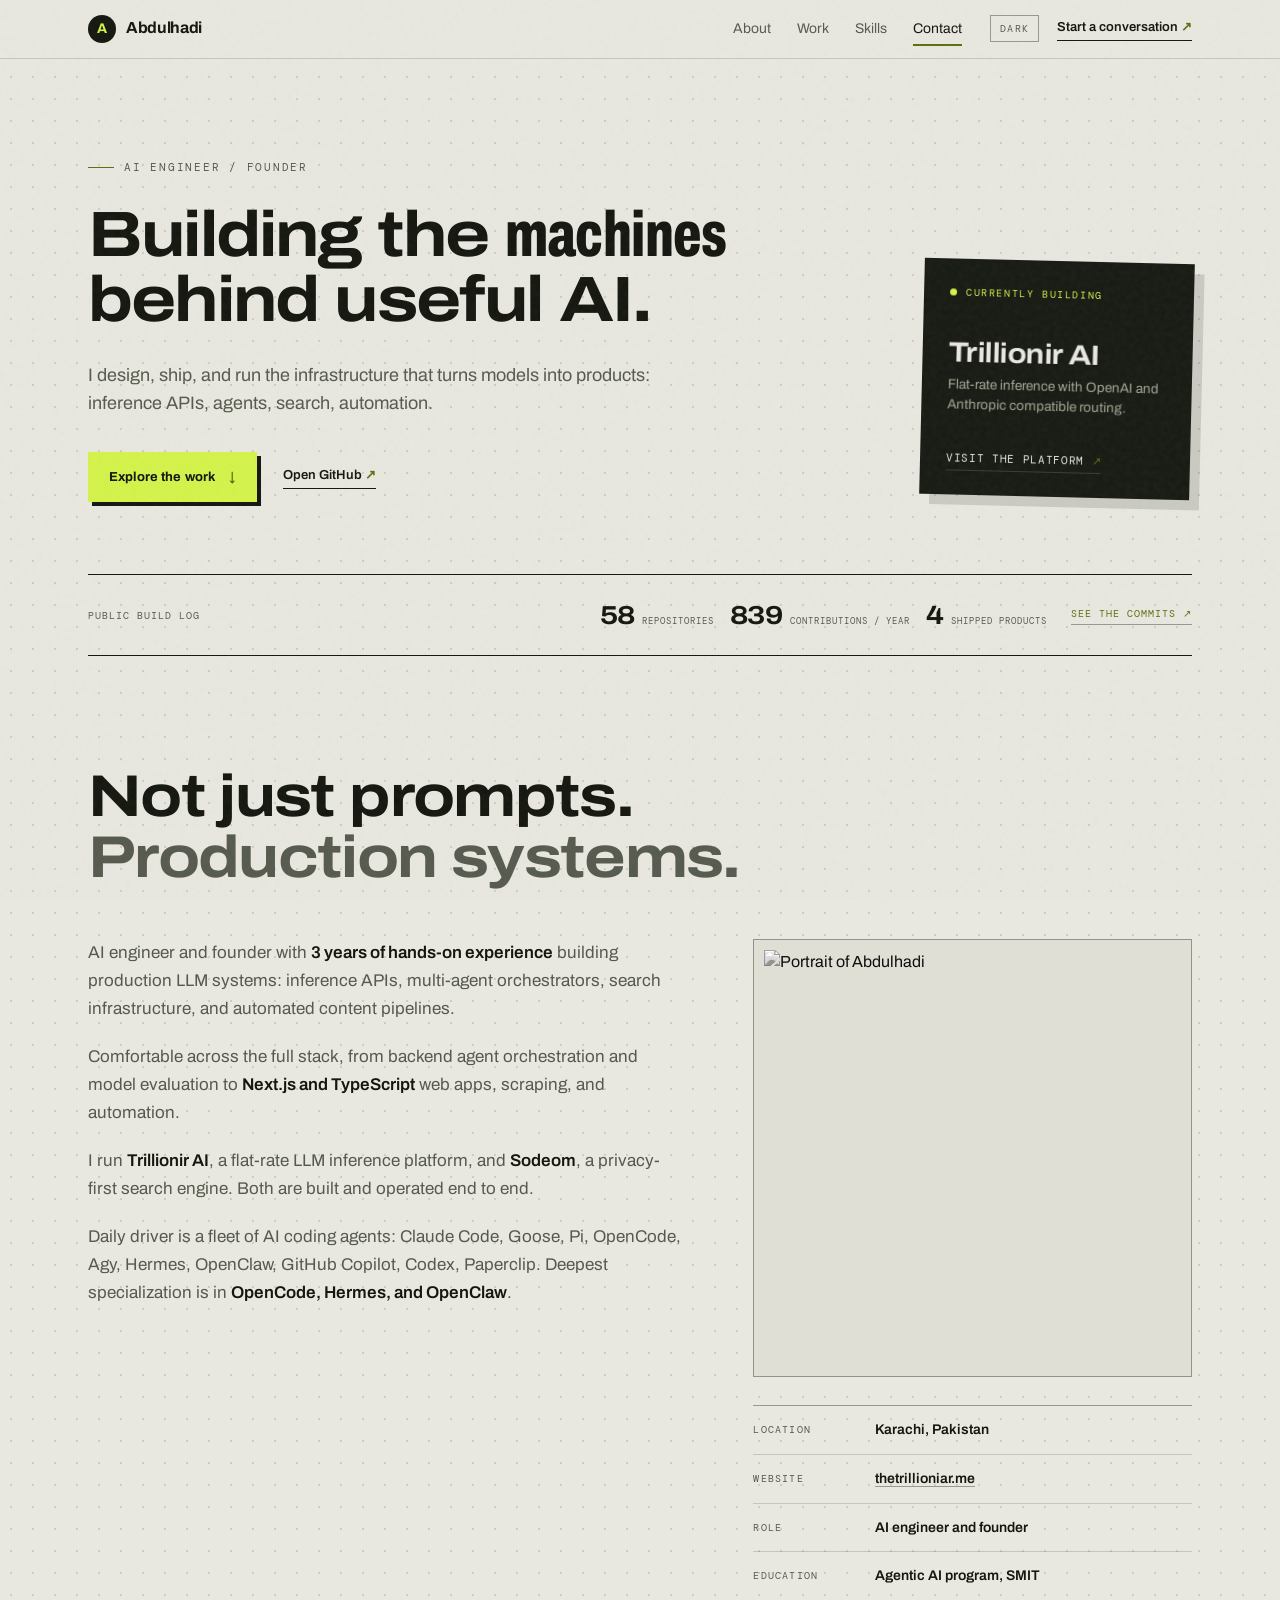
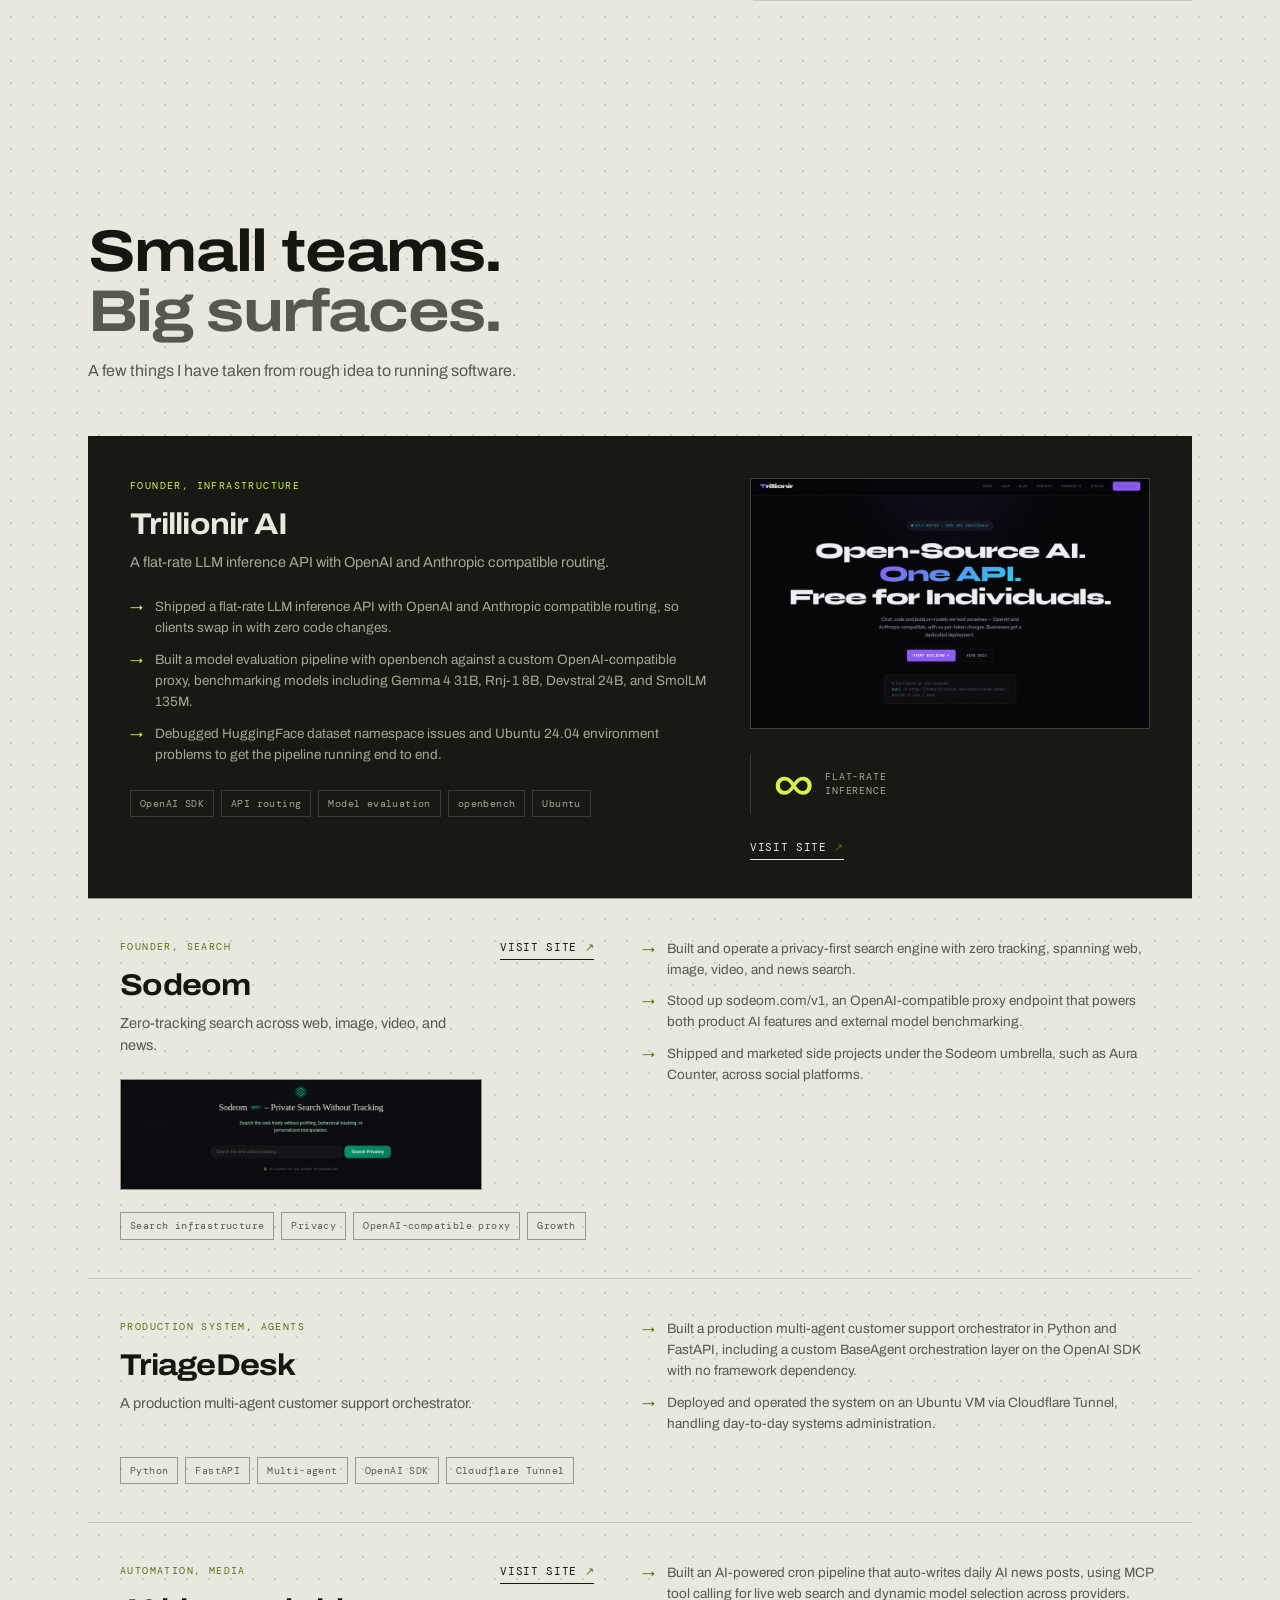
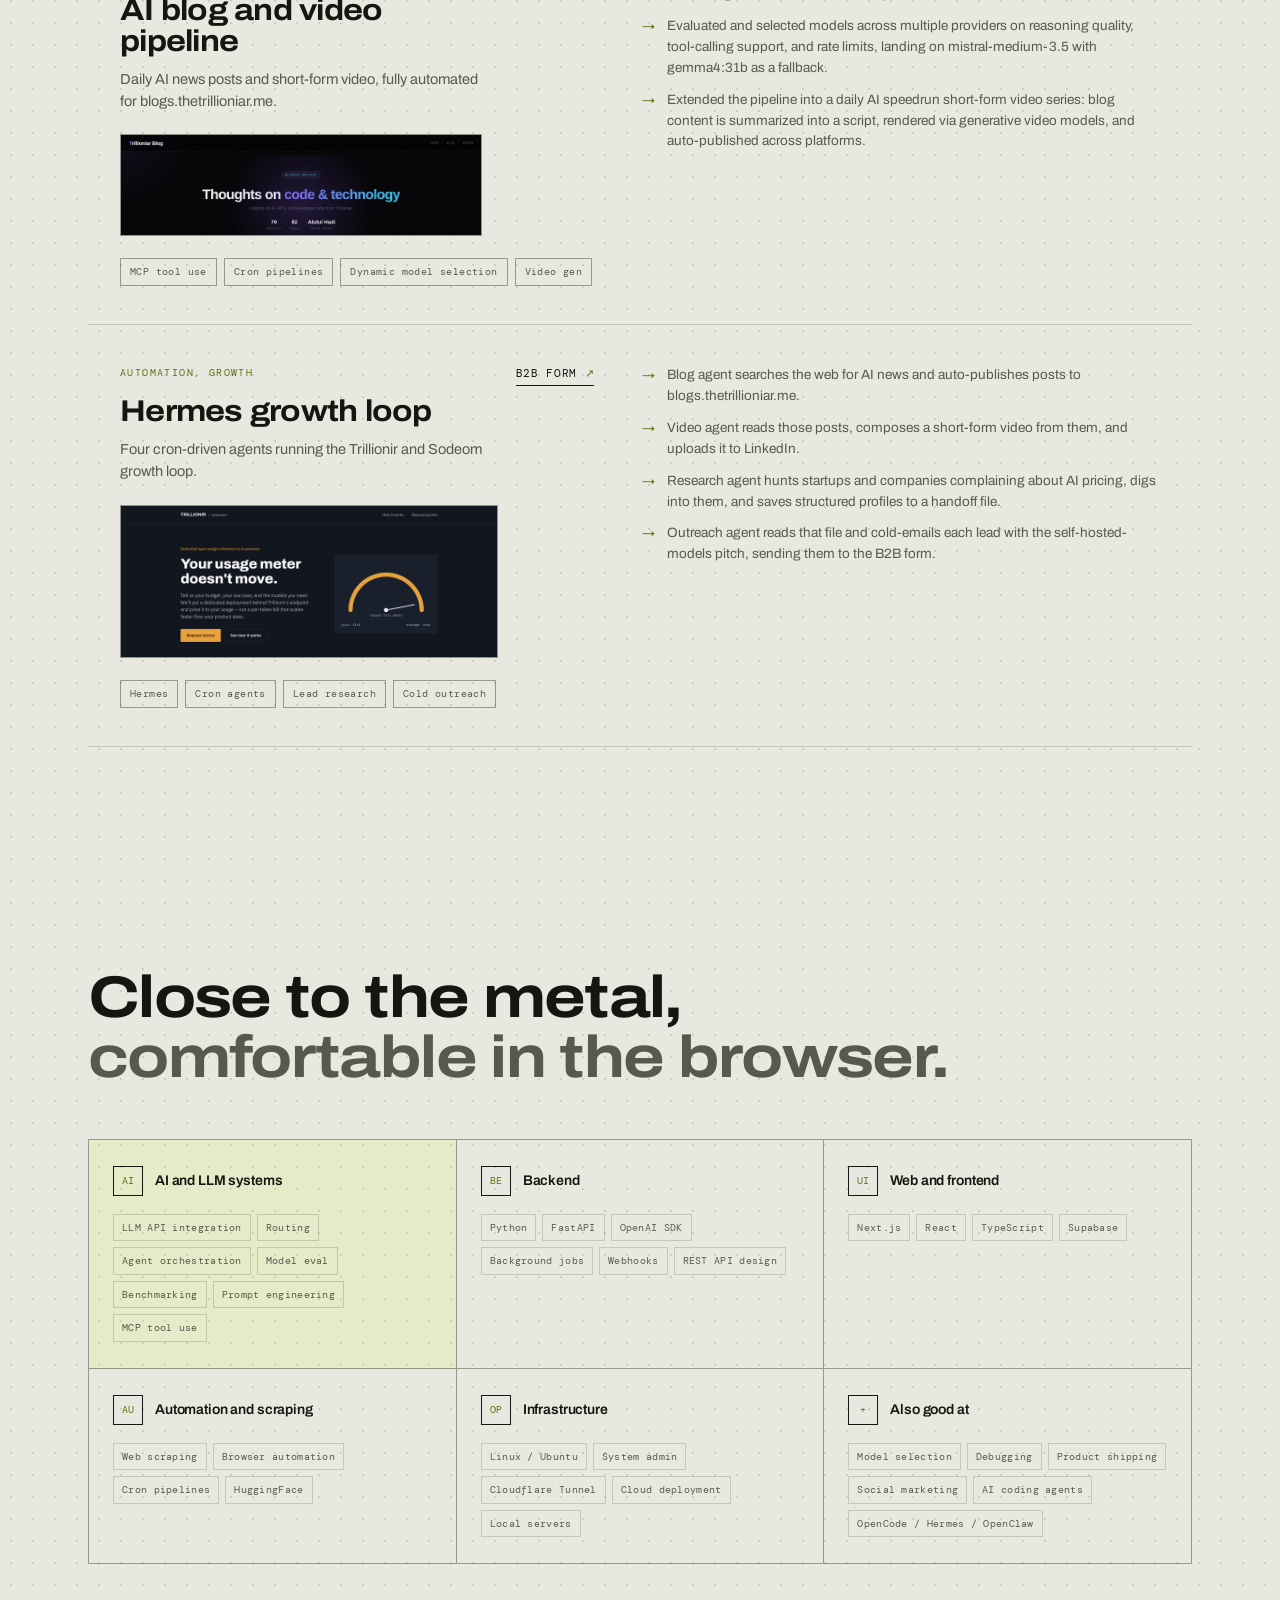
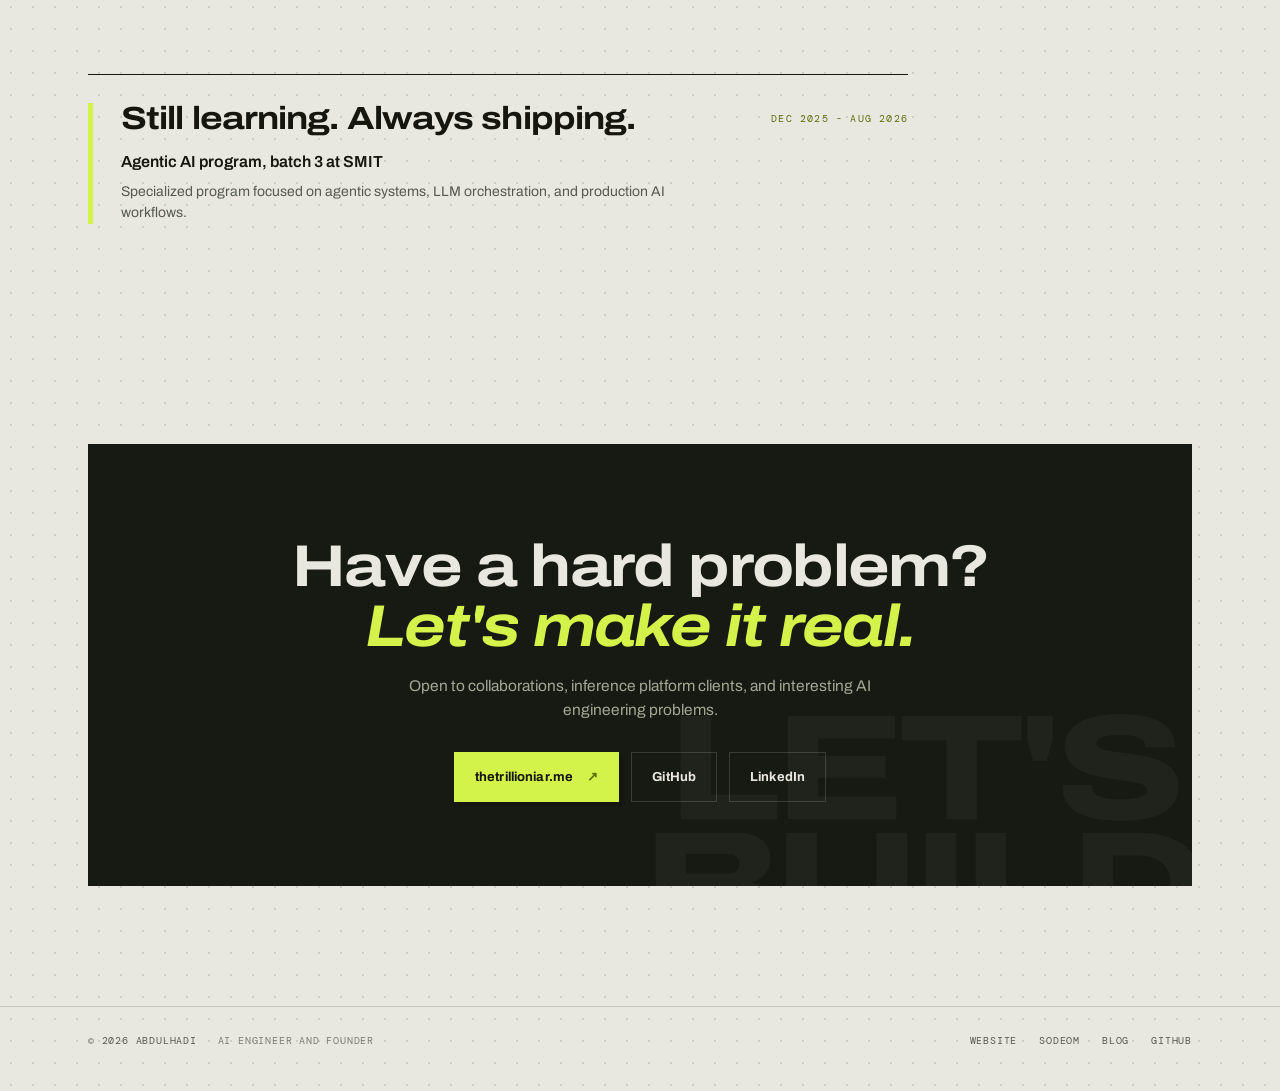
==== index.html @ 6e80ad12 "Redesign portfolio: Archivo field-manual system, dark mode, product screenshots" ====
<!DOCTYPE html>
<html lang="en">
<head>
<meta charset="UTF-8">
<meta name="viewport" content="width=device-width, initial-scale=1.0">
<title>Abdulhadi: AI systems, shipped</title>
<meta name="description" content="Abdulhadi is an AI engineer and founder building inference infrastructure, agentic systems, and privacy-first search.">
<script>
(function () { try { var t = localStorage.getItem('theme'); if (t === 'light' || t === 'dark') document.documentElement.setAttribute('data-theme', t); } catch (e) {} })();
</script>
<link rel="preconnect" href="https://fonts.googleapis.com">
<link rel="preconnect" href="https://fonts.gstatic.com" crossorigin>
<link href="https://fonts.googleapis.com/css2?family=Archivo:ital,wdth,wght@0,62..125,100..900;1,62..125,400..700&family=DM+Mono:wght@400;500&display=swap" rel="stylesheet">
<link rel="stylesheet" href="styles.css">
</head>
<body>

<div class="grain" aria-hidden="true"></div>

<nav>
  <div class="nav-in">
    <a href="#" class="logo"><span class="logo-mark" aria-hidden="true">A</span> Abdulhadi</a>
    <div class="nav-links">
      <a href="#about">About</a>
      <a href="#work">Work</a>
      <a href="#skills">Skills</a>
      <a href="#contact">Contact</a>
    </div>
    <div class="nav-tools">
      <button class="theme-toggle" type="button" aria-label="Switch to dark theme"><span aria-hidden="true">Dark</span></button>
      <a href="#contact" class="nav-cta">Start a conversation <span aria-hidden="true">↗</span></a>
      <button class="menu-toggle" type="button" aria-expanded="false" aria-controls="mobile-menu" aria-label="Open navigation menu"><span></span><span></span></button>
    </div>
  </div>
  <div class="mobile-menu" id="mobile-menu">
    <a href="#about">About</a>
    <a href="#work">Work</a>
    <a href="#skills">Skills</a>
    <a href="#contact">Contact</a>
  </div>
</nav>

<div class="wrap">

  <header class="hero">
    <div class="hero-copy">
      <p class="eyebrow">AI engineer / founder</p>
      <h1 class="hero-title">Building the <span class="cond">machines</span> behind useful AI.</h1>
      <p class="lede">I design, ship, and run the infrastructure that turns models into products: inference APIs, agents, search, automation.</p>
      <div class="hero-cta">
        <a href="#work" class="btn btn-primary">Explore the work <span aria-hidden="true">↓</span></a>
        <a href="https://github.com/Abdulhadi446" target="_blank" rel="noopener" class="text-link" aria-label="Open Abdulhadi's GitHub profile in a new tab">Open GitHub <span aria-hidden="true">↗</span></a>
      </div>
    </div>
    <aside class="hero-aside reveal">
      <div class="signal-card">
        <div class="signal-top"><span class="live-dot" aria-hidden="true"></span> Currently building</div>
        <h2>Trillionir AI</h2>
        <p>Flat-rate inference with OpenAI and Anthropic compatible routing.</p>
        <a href="https://thetrillioniar.me/" target="_blank" rel="noopener" class="signal-link">Visit the platform <span aria-hidden="true">↗</span></a>
      </div>
    </aside>
  </header>

  <div class="proof-strip reveal" aria-label="Public build log">
    <span class="proof-k">Public build log</span>
    <div class="proof-item"><strong data-count="58">58</strong><small>repositories</small></div>
    <div class="proof-item"><strong data-count="839">839</strong><small>contributions / year</small></div>
    <div class="proof-item"><strong data-count="4">4</strong><small>shipped products</small></div>
    <a href="https://github.com/Abdulhadi446" target="_blank" rel="noopener" aria-label="See Abdulhadi's GitHub commits in a new tab">See the commits ↗</a>
  </div>

  <section id="about">
    <div class="sec-head reveal">
      <h2>Not just prompts.<br><span>Production systems.</span></h2>
    </div>
    <div class="about-grid">
      <div class="about-text reveal">
        <p>
          AI engineer and founder with <strong>3 years of hands-on experience</strong> building
          production LLM systems: inference APIs, multi-agent orchestrators, search infrastructure,
          and automated content pipelines.
        </p>
        <p>
          Comfortable across the full stack, from backend agent orchestration and model evaluation to
          <strong>Next.js and TypeScript</strong> web apps, scraping, and automation.
        </p>
        <p>
          I run <strong>Trillionir AI</strong>, a flat-rate LLM inference platform, and
          <strong>Sodeom</strong>, a privacy-first search engine. Both are built and operated end to end.
        </p>
        <p>
          Daily driver is a fleet of AI coding agents: Claude Code, Goose, Pi, OpenCode, Agy, Hermes,
          OpenClaw, GitHub Copilot, Codex, Paperclip. Deepest specialization is in
          <strong>OpenCode, Hermes, and OpenClaw</strong>.
        </p>
      </div>
      <div class="about-side reveal">
        <figure class="portrait">
          <img src="https://github.com/Abdulhadi446.png" alt="Portrait of Abdulhadi" width="460" height="460" loading="lazy">
        </figure>
        <dl class="dossier">
          <div class="dossier-row">
            <dt>Location</dt>
            <dd>Karachi, Pakistan</dd>
          </div>
          <div class="dossier-row">
            <dt>Website</dt>
            <dd><a href="https://thetrillioniar.me" target="_blank" rel="noopener" aria-label="Open thetrillioniar.me in a new tab">thetrillioniar.me</a></dd>
          </div>
          <div class="dossier-row">
            <dt>Role</dt>
            <dd>AI engineer and founder</dd>
          </div>
          <div class="dossier-row">
            <dt>Education</dt>
            <dd>Agentic AI program, SMIT</dd>
          </div>
        </dl>
      </div>
    </div>
  </section>

  <section id="work">
    <div class="sec-head reveal">
      <h2>Small teams.<br><span>Big surfaces.</span></h2>
      <p class="sec-sub">A few things I have taken from rough idea to running software.</p>
    </div>

    <article class="work-featured reveal">
      <div class="wf-grid">
        <div class="wf-main">
          <p class="wf-role">Founder, infrastructure</p>
          <h3>Trillionir AI</h3>
          <p class="wf-desc">A flat-rate LLM inference API with OpenAI and Anthropic compatible routing.</p>
          <ul class="wf-list">
            <li>Shipped a flat-rate LLM inference API with OpenAI and Anthropic compatible routing, so clients swap in with zero code changes.</li>
            <li>Built a model evaluation pipeline with openbench against a custom OpenAI-compatible proxy, benchmarking models including Gemma 4 31B, Rnj-1 8B, Devstral 24B, and SmolLM 135M.</li>
            <li>Debugged HuggingFace dataset namespace issues and Ubuntu 24.04 environment problems to get the pipeline running end to end.</li>
          </ul>
          <div class="p-tags">
            <span class="tag">OpenAI SDK</span><span class="tag">API routing</span>
            <span class="tag">Model evaluation</span><span class="tag">openbench</span>
            <span class="tag">Ubuntu</span>
          </div>
        </div>
        <div class="wf-side">
          <figure class="work-shot">
            <img src="assets/work-trillionir.jpg" alt="The Trillionir AI homepage: Open-source AI, one API, free for individuals" width="960" height="600" loading="lazy">
          </figure>
          <div class="project-metric"><strong>∞</strong><span>flat-rate<br>inference</span></div>
          <a href="https://thetrillioniar.me/" target="_blank" rel="noopener" class="p-link">Visit site <span aria-hidden="true">↗</span></a>
        </div>
      </div>
    </article>

    <div class="work-list">

      <article class="work-item reveal">
        <div class="wi-head">
          <div>
            <p class="wf-role">Founder, search</p>
            <h3>Sodeom</h3>
            <p class="wf-desc">Zero-tracking search across web, image, video, and news.</p>
            <figure class="work-shot">
              <img src="assets/work-sodeom.png" alt="The Sodeom search engine homepage: private search without tracking" width="800" height="244" loading="lazy">
            </figure>
          </div>
          <a href="https://sodeom.com" target="_blank" rel="noopener" class="p-link" aria-label="Visit sodeom.com in a new tab">Visit site <span aria-hidden="true">↗</span></a>
        </div>
        <ul class="wi-list">
          <li>Built and operate a privacy-first search engine with zero tracking, spanning web, image, video, and news search.</li>
          <li>Stood up sodeom.com/v1, an OpenAI-compatible proxy endpoint that powers both product AI features and external model benchmarking.</li>
          <li>Shipped and marketed side projects under the Sodeom umbrella, such as Aura Counter, across social platforms.</li>
        </ul>
        <div class="p-tags">
          <span class="tag">Search infrastructure</span><span class="tag">Privacy</span>
          <span class="tag">OpenAI-compatible proxy</span><span class="tag">Growth</span>
        </div>
      </article>

      <article class="work-item reveal">
        <div class="wi-head">
          <div>
            <p class="wf-role">Production system, agents</p>
            <h3>TriageDesk</h3>
            <p class="wf-desc">A production multi-agent customer support orchestrator.</p>
          </div>
        </div>
        <ul class="wi-list">
          <li>Built a production multi-agent customer support orchestrator in Python and FastAPI, including a custom BaseAgent orchestration layer on the OpenAI SDK with no framework dependency.</li>
          <li>Deployed and operated the system on an Ubuntu VM via Cloudflare Tunnel, handling day-to-day systems administration.</li>
        </ul>
        <div class="p-tags">
          <span class="tag">Python</span><span class="tag">FastAPI</span>
          <span class="tag">Multi-agent</span><span class="tag">OpenAI SDK</span>
          <span class="tag">Cloudflare Tunnel</span>
        </div>
      </article>

      <article class="work-item reveal">
        <div class="wi-head">
          <div>
            <p class="wf-role">Automation, media</p>
            <h3>AI blog and video pipeline</h3>
            <p class="wf-desc">Daily AI news posts and short-form video, fully automated for blogs.thetrillioniar.me.</p>
            <figure class="work-shot">
              <img src="assets/work-blog.jpg" alt="The Trillionir blog homepage, with article counts and latest posts" width="800" height="222" loading="lazy">
            </figure>
          </div>
          <a href="https://blogs.thetrillioniar.me" target="_blank" rel="noopener" class="p-link" aria-label="Visit blogs.thetrillioniar.me in a new tab">Visit site <span aria-hidden="true">↗</span></a>
        </div>
        <ul class="wi-list">
          <li>Built an AI-powered cron pipeline that auto-writes daily AI news posts, using MCP tool calling for live web search and dynamic model selection across providers.</li>
          <li>Evaluated and selected models across multiple providers on reasoning quality, tool-calling support, and rate limits, landing on mistral-medium-3.5 with gemma4:31b as a fallback.</li>
          <li>Extended the pipeline into a daily AI speedrun short-form video series: blog content is summarized into a script, rendered via generative video models, and auto-published across platforms.</li>
        </ul>
        <div class="p-tags">
          <span class="tag">MCP tool use</span><span class="tag">Cron pipelines</span>
          <span class="tag">Dynamic model selection</span><span class="tag">Video gen</span>
        </div>
      </article>

      <article class="work-item reveal">
        <div class="wi-head">
          <div>
            <p class="wf-role">Automation, growth</p>
            <h3>Hermes growth loop</h3>
            <p class="wf-desc">Four cron-driven agents running the Trillionir and Sodeom growth loop.</p>
            <figure class="work-shot">
              <img src="assets/work-b2b.png" alt="The Trillionir business tier page that the outreach funnel sends leads to" width="800" height="322" loading="lazy">
            </figure>
          </div>
          <a href="https://b2b-sodeom.netlify.app/" target="_blank" rel="noopener" class="p-link" aria-label="Open the Sodeom B2B form in a new tab">B2B form <span aria-hidden="true">↗</span></a>
        </div>
        <ul class="wi-list">
          <li>Blog agent searches the web for AI news and auto-publishes posts to blogs.thetrillioniar.me.</li>
          <li>Video agent reads those posts, composes a short-form video from them, and uploads it to LinkedIn.</li>
          <li>Research agent hunts startups and companies complaining about AI pricing, digs into them, and saves structured profiles to a handoff file.</li>
          <li>Outreach agent reads that file and cold-emails each lead with the self-hosted-models pitch, sending them to the B2B form.</li>
        </ul>
        <div class="p-tags">
          <span class="tag">Hermes</span><span class="tag">Cron agents</span>
          <span class="tag">Lead research</span><span class="tag">Cold outreach</span>
        </div>
      </article>

    </div>
  </section>

  <section id="skills">
    <div class="sec-head reveal">
      <h2>Close to the metal,<br><span>comfortable in the browser.</span></h2>
    </div>
    <div class="skills-grid reveal">
      <div class="skill-card skill-card-accent">
        <div class="skill-head"><div class="skill-ico" aria-hidden="true">AI</div><h3>AI and LLM systems</h3></div>
        <div class="skill-items">
          <span class="chip">LLM API integration</span><span class="chip">Routing</span>
          <span class="chip">Agent orchestration</span><span class="chip">Model eval</span>
          <span class="chip">Benchmarking</span><span class="chip">Prompt engineering</span>
          <span class="chip">MCP tool use</span>
        </div>
      </div>
      <div class="skill-card">
        <div class="skill-head"><div class="skill-ico" aria-hidden="true">BE</div><h3>Backend</h3></div>
        <div class="skill-items">
          <span class="chip">Python</span><span class="chip">FastAPI</span>
          <span class="chip">OpenAI SDK</span><span class="chip">Background jobs</span>
          <span class="chip">Webhooks</span><span class="chip">REST API design</span>
        </div>
      </div>
      <div class="skill-card">
        <div class="skill-head"><div class="skill-ico" aria-hidden="true">UI</div><h3>Web and frontend</h3></div>
        <div class="skill-items">
          <span class="chip">Next.js</span><span class="chip">React</span>
          <span class="chip">TypeScript</span><span class="chip">Supabase</span>
        </div>
      </div>
      <div class="skill-card">
        <div class="skill-head"><div class="skill-ico" aria-hidden="true">AU</div><h3>Automation and scraping</h3></div>
        <div class="skill-items">
          <span class="chip">Web scraping</span><span class="chip">Browser automation</span>
          <span class="chip">Cron pipelines</span><span class="chip">HuggingFace</span>
        </div>
      </div>
      <div class="skill-card">
        <div class="skill-head"><div class="skill-ico" aria-hidden="true">OP</div><h3>Infrastructure</h3></div>
        <div class="skill-items">
          <span class="chip">Linux / Ubuntu</span><span class="chip">System admin</span>
          <span class="chip">Cloudflare Tunnel</span><span class="chip">Cloud deployment</span>
          <span class="chip">Local servers</span>
        </div>
      </div>
      <div class="skill-card">
        <div class="skill-head"><div class="skill-ico" aria-hidden="true">+</div><h3>Also good at</h3></div>
        <div class="skill-items">
          <span class="chip">Model selection</span><span class="chip">Debugging</span>
          <span class="chip">Product shipping</span><span class="chip">Social marketing</span>
          <span class="chip">AI coding agents</span><span class="chip">OpenCode / Hermes / OpenClaw</span>
        </div>
      </div>
    </div>
  </section>

  <section id="education">
    <div class="edu reveal">
      <div class="edu-bar" aria-hidden="true"></div>
      <div class="edu-main">
        <h2 class="edu-title">Still learning. Always shipping.</h2>
        <h3>Agentic AI program, batch 3 at SMIT</h3>
        <p>Specialized program focused on agentic systems, LLM orchestration, and production AI workflows.</p>
      </div>
      <div class="edu-dates">Dec 2025 - Aug 2026</div>
    </div>
  </section>

  <section id="contact">
    <div class="contact-box reveal">
      <h2>Have a hard problem?<br><em>Let's make it real.</em></h2>
      <p>Open to collaborations, inference platform clients, and interesting AI engineering problems.</p>
      <div class="contact-links">
        <a href="https://thetrillioniar.me" target="_blank" rel="noopener" class="btn btn-primary" aria-label="Open thetrillioniar.me in a new tab">thetrillioniar.me <span aria-hidden="true">↗</span></a>
        <a href="https://github.com/Abdulhadi446" target="_blank" rel="noopener" class="btn btn-ghost" aria-label="Open Abdulhadi's GitHub profile in a new tab">GitHub</a>
        <a href="https://www.linkedin.com/in/abdulhadi-junaid-485795378/" target="_blank" rel="noopener" class="btn btn-ghost" aria-label="Open Abdulhadi's LinkedIn profile in a new tab">LinkedIn</a>
      </div>
    </div>
  </section>

</div>

<footer>
  <div class="wrap foot-in">
    <div class="foot-copy">© 2026 Abdulhadi <span>AI engineer and founder</span></div>
    <div class="foot-links">
      <a href="https://thetrillioniar.me" target="_blank" rel="noopener">Website</a>
      <a href="https://sodeom.com" target="_blank" rel="noopener">Sodeom</a>
      <a href="https://blogs.thetrillioniar.me" target="_blank" rel="noopener">Blog</a>
      <a href="https://github.com/Abdulhadi446" target="_blank" rel="noopener">GitHub</a>
    </div>
  </div>
</footer>

<script src="script.js"></script>

</body>
</html>
---- styles.css ----
/* ============================================================
   Abdulhadi portfolio. Field-manual system.
   Tokens drive everything. Light is default; dark swaps tokens
   via prefers-color-scheme unless data-theme is set explicitly.
   UI shape lock: sharp corners everywhere. Logo mark is the only
   circle (brand mark, not a UI component).
   ============================================================ */

:root {
  --bg: #e9e8e0;
  --bg-2: #e0dfd5;
  --text: #14160f;
  --text-2: #565a4e;
  --acid: #d4f34a;
  --acid-text: #14160f;
  --acid-deep: #5c7010;
  --line: rgba(20, 22, 15, .16);
  --line-2: rgba(20, 22, 15, .38);
  --plate: #171a13;
  --plate-2: #1f231a;
  --on-plate: #e9e8e0;
  --on-plate-2: #a3a896;
  --plate-line: rgba(233, 232, 224, .16);
  --shadow: #14160f;
  --dot: rgba(20, 22, 15, .13);
  --grain: .05;
  --maxw: 1160px;
  color-scheme: light;
}

@media (prefers-color-scheme: dark) {
  html:not([data-theme="light"]) {
    --bg: #12140e;
    --bg-2: #191c13;
    --text: #e9e8e0;
    --text-2: #a0a592;
    --acid-deep: #c3e13a;
    --line: rgba(233, 232, 224, .14);
    --line-2: rgba(233, 232, 224, .32);
    --plate: #1b1f15;
    --plate-2: #232820;
    --shadow: #050603;
    --dot: rgba(233, 232, 224, .11);
    --grain: .035;
    color-scheme: dark;
  }
}

html[data-theme="dark"] {
  --bg: #12140e;
  --bg-2: #191c13;
  --text: #e9e8e0;
  --text-2: #a0a592;
  --acid-deep: #c3e13a;
  --line: rgba(233, 232, 224, .14);
  --line-2: rgba(233, 232, 224, .32);
  --plate: #1b1f15;
  --plate-2: #232820;
  --shadow: #050603;
  --dot: rgba(233, 232, 224, .11);
  --grain: .035;
  color-scheme: dark;
}

* { box-sizing: border-box; margin: 0; padding: 0 }
html { scroll-behavior: smooth }
body {
  background-color: var(--bg);
  background-image: radial-gradient(var(--dot) 1px, transparent 1.2px);
  background-size: 22px 22px;
  color: var(--text);
  font-family: 'Archivo', sans-serif;
  font-size: 16px;
  line-height: 1.55;
  overflow-x: hidden;
  -webkit-font-smoothing: antialiased;
}
section { scroll-margin-top: 86px }
a { color: inherit; text-decoration: none }
::selection { background: var(--acid); color: var(--acid-text) }
:focus-visible { outline: 2px solid var(--text); outline-offset: 3px }
img { display: block; max-width: 100%; height: auto }
.wrap { position: relative; z-index: 1; max-width: var(--maxw); margin: 0 auto; padding: 0 28px }

.grain {
  position: fixed; inset: 0; z-index: 60; pointer-events: none;
  opacity: var(--grain);
  background-image: url("data:image/svg+xml,%3Csvg viewBox='0 0 180 180' xmlns='http://www.w3.org/2000/svg'%3E%3Cfilter id='n'%3E%3CfeTurbulence type='fractalNoise' baseFrequency='.9' numOctaves='4' stitchTiles='stitch'/%3E%3C/filter%3E%3Crect width='100%25' height='100%25' filter='url(%23n)'/%3E%3C/svg%3E");
}

/* ---------- type helpers ---------- */
.mono, .eyebrow, .signal-top, .wf-role, .proof-strip, .dossier dt, .tag, .chip, .skill-ico, .edu-dates, .theme-toggle, .foot-in { font-family: 'DM Mono', monospace }

/* ---------- nav ---------- */
nav {
  position: sticky; top: 0; z-index: 40;
  border-bottom: 1px solid var(--line);
  background: color-mix(in srgb, var(--bg) 86%, transparent);
  backdrop-filter: blur(14px);
  -webkit-backdrop-filter: blur(14px);
}
.nav-in { max-width: var(--maxw); margin: auto; padding: 14px 28px; display: flex; align-items: center; gap: 28px }
.logo { display: flex; align-items: center; gap: 10px; font-weight: 700; letter-spacing: -.02em }
.logo-mark { display: grid; place-items: center; width: 28px; height: 28px; background: var(--text); color: var(--acid); font-size: 14px; border-radius: 50%; font-weight: 700 }
.nav-links { display: flex; gap: 26px; margin-left: auto; font-size: 14px; color: var(--text-2) }
.nav-links a { position: relative; padding: 4px 0 }
.nav-links a:after { content: ''; position: absolute; left: 0; right: 100%; bottom: -2px; height: 2px; background: var(--acid-deep); transition: right .2s }
.nav-links a:hover, .nav-links a.active { color: var(--text) }
.nav-links a.active:after, .nav-links a:hover:after { right: 0 }
.nav-tools { display: flex; align-items: center; gap: 18px }
.nav-cta { font-size: 13px; font-weight: 600; border-bottom: 1px solid var(--text); padding-bottom: 3px; white-space: nowrap }
.nav-cta span, .text-link span, .btn span, .signal-link span, .proof-strip a, .p-link span { color: var(--acid-deep) }
.theme-toggle {
  background: transparent; border: 1px solid var(--line-2); color: var(--text-2);
  font-size: 10px; letter-spacing: .12em; text-transform: uppercase;
  padding: 6px 9px; cursor: pointer; transition: color .2s, border-color .2s;
}
.theme-toggle:hover { color: var(--text); border-color: var(--text) }
.menu-toggle, .mobile-menu { display: none }

/* ---------- buttons and links ---------- */
.btn {
  display: inline-flex; align-items: center; gap: 14px;
  padding: 14px 20px; font-size: 13px; font-weight: 700; letter-spacing: .01em;
  border: 1px solid transparent; white-space: nowrap;
  transition: transform .18s, box-shadow .18s, background .18s;
}
.btn-primary { background: var(--acid); color: var(--acid-text); box-shadow: 4px 4px 0 var(--shadow) }
.btn-primary:hover { transform: translate(2px, 2px); box-shadow: 2px 2px 0 var(--shadow) }
.btn-primary:active { transform: translate(4px, 4px); box-shadow: 0 0 0 var(--shadow) }
.btn-ghost { border-color: var(--plate-line); color: var(--on-plate) }
.btn-ghost:hover { border-color: var(--on-plate) }
.text-link { font-size: 13px; font-weight: 600; border-bottom: 1px solid var(--text); padding-bottom: 3px }
.text-link:hover { color: var(--acid-deep) }

/* ---------- hero ---------- */
.hero {
  display: grid;
  grid-template-columns: minmax(0, 1.7fr) minmax(270px, .55fr);
  align-items: end; gap: 48px;
  padding: 92px 0 72px;
}
.hero-copy { max-width: 760px }
.eyebrow {
  display: inline-flex; align-items: center; gap: 10px;
  color: var(--text-2); font-size: 11px; letter-spacing: .16em; text-transform: uppercase;
  margin-bottom: 26px;
}
.eyebrow:before { content: ''; width: 26px; height: 1px; background: var(--acid-deep) }
.hero-title {
  font-size: clamp(2.6rem, 5vw, 4.15rem);
  font-weight: 700; font-stretch: 118%;
  line-height: 1.02; letter-spacing: -.028em;
  text-wrap: balance;
}
.hero-title .cond { font-stretch: 68%; font-weight: 800; letter-spacing: -.01em }
.lede { max-width: 34em; color: var(--text-2); font-size: 18px; line-height: 1.55; margin: 30px 0 34px }
.hero-cta { display: flex; align-items: center; gap: 26px; flex-wrap: wrap }

.hero-aside { align-self: end; padding-bottom: 6px }
.signal-card {
  background: var(--plate); color: var(--on-plate);
  padding: 26px 26px 24px;
  box-shadow: 10px 10px 0 rgba(20, 22, 15, .14);
  transform: rotate(1.4deg);
  transition: transform .3s cubic-bezier(.16, 1, .3, 1);
}
html[data-theme="dark"] .signal-card { box-shadow: 10px 10px 0 rgba(0, 0, 0, .35) }
.signal-card:hover { transform: rotate(0deg) translateY(-3px) }
.signal-top {
  display: flex; align-items: center; gap: 9px;
  color: var(--acid); font-size: 10px; letter-spacing: .16em; text-transform: uppercase;
  margin-bottom: 38px;
}
.live-dot { width: 7px; height: 7px; border-radius: 50%; background: var(--acid); animation: pulse 2.2s infinite }
@keyframes pulse { 50% { opacity: .3; transform: scale(.7) } }
.signal-card h2 { font-size: 28px; font-weight: 700; font-stretch: 112%; letter-spacing: -.02em; margin-bottom: 8px }
.signal-card p { color: var(--on-plate-2); font-size: 13.5px; line-height: 1.5; max-width: 24em }
.signal-link { display: inline-block; margin-top: 34px; font-family: 'DM Mono', monospace; font-size: 11px; letter-spacing: .06em; text-transform: uppercase; border-bottom: 1px solid var(--plate-line); padding-bottom: 3px }
.signal-link:hover { border-color: var(--acid) }

/* ---------- proof strip ---------- */
.proof-strip {
  display: flex; align-items: center; gap: 16px;
  border-top: 1px solid var(--text); border-bottom: 1px solid var(--text);
  padding: 20px 0;
  font-size: 10px; letter-spacing: .1em; text-transform: uppercase;
  flex-wrap: wrap;
}
.proof-k { color: var(--text-2); margin-right: auto }
.proof-item { display: flex; align-items: baseline; gap: 8px }
.proof-strip strong { font-family: 'Archivo', sans-serif; font-size: 26px; font-weight: 700; font-stretch: 115%; letter-spacing: -.03em }
.proof-strip small { color: var(--text-2); font-size: 9px }
.proof-strip a { margin-left: 8px; border-bottom: 1px solid var(--line-2); padding-bottom: 2px }
.proof-strip a:hover { border-color: var(--text) }

/* ---------- sections ---------- */
section { padding: 110px 0 }
.sec-head { margin-bottom: 52px }
h2 {
  font-size: clamp(2.1rem, 4.6vw, 3.9rem);
  font-weight: 700; font-stretch: 118%;
  line-height: 1.02; letter-spacing: -.028em;
}
h2 span { color: var(--text-2) }
.sec-sub { color: var(--text-2); font-size: 16px; max-width: 30em; margin-top: 18px }

/* ---------- about ---------- */
.about-grid { display: grid; grid-template-columns: 1.15fr .85fr; gap: 72px; align-items: start }
.about-text { max-width: 38em }
.about-text p { font-size: 17px; color: var(--text-2); line-height: 1.65; margin-bottom: 20px }
.about-text strong { color: var(--text); font-weight: 600 }
.about-side { display: grid; gap: 28px }
.portrait { border: 1px solid var(--line-2); padding: 10px; background: var(--bg-2) }
.portrait img { width: 100%; filter: grayscale(1) contrast(1.05); transition: filter .35s }
.portrait:hover img { filter: grayscale(.15) contrast(1.02) }
.dossier { border-top: 1px solid var(--line-2) }
.dossier-row { display: grid; grid-template-columns: 108px 1fr; gap: 14px; border-bottom: 1px solid var(--line); padding: 13px 0 }
.dossier dt { color: var(--text-2); font-size: 10px; letter-spacing: .12em; text-transform: uppercase; padding-top: 3px }
.dossier dd { font-size: 14px; font-weight: 600 }
.dossier dd a { border-bottom: 1px solid var(--line-2) }
.dossier dd a:hover { color: var(--acid-deep); border-color: var(--acid-deep) }

/* ---------- work ---------- */
.work-featured {
  background: var(--plate); color: var(--on-plate);
  padding: 42px 42px 38px;
  margin-bottom: 0;
}
.wf-grid { display: grid; grid-template-columns: 1fr 400px; gap: 40px }
.wf-role { font-size: 10px; letter-spacing: .14em; text-transform: uppercase; color: var(--acid); margin-bottom: 16px }
.work-item .wf-role, .work-list .wf-role { color: var(--acid-deep) }
.work-featured h3, .work-item h3 { font-size: 30px; font-weight: 700; font-stretch: 112%; letter-spacing: -.025em; line-height: 1.05; margin-bottom: 10px }
.wf-desc { color: var(--on-plate-2); font-size: 14.5px; max-width: 34em }
.work-item .wf-desc { color: var(--text-2) }
.wf-list, .wi-list { list-style: none; margin-top: 24px; display: flex; flex-direction: column; gap: 11px }
.wf-list li, .wi-list li { display: flex; gap: 12px; font-size: 13.5px; line-height: 1.55; color: var(--on-plate-2) }
.wi-list li { color: var(--text-2) }
.wf-list li:before, .wi-list li:before { content: '→'; color: var(--acid); font-size: 13px; line-height: 1.6; flex-shrink: 0 }
.wi-list li:before { color: var(--acid-deep) }
.wf-side { display: flex; flex-direction: column; align-items: flex-start; gap: 26px }
.work-shot { border: 1px solid var(--plate-line); background: var(--plate-2); overflow: hidden; width: 100% }
.work-item .work-shot { border-color: var(--line-2); background: var(--bg-2) }
.work-shot img { display: block; width: 100%; height: auto }
.wi-head .work-shot { margin-top: 22px; max-width: 420px }
.project-metric { display: flex; gap: 14px; align-items: center; border-left: 1px solid var(--plate-line); padding-left: 22px }
.project-metric strong { font-size: 58px; line-height: 1; color: var(--acid); font-weight: 500; letter-spacing: -.05em }
.project-metric span { font-family: 'DM Mono', monospace; text-transform: uppercase; color: var(--on-plate-2); font-size: 10px; line-height: 1.4; letter-spacing: .08em }
.p-link { font-family: 'DM Mono', monospace; font-size: 11px; letter-spacing: .06em; text-transform: uppercase; white-space: nowrap; border-bottom: 1px solid currentColor; padding-bottom: 3px }
.work-featured .p-link:hover { color: var(--acid) }
.work-item .p-link:hover { color: var(--acid-deep) }
.p-tags { display: flex; flex-wrap: wrap; gap: 7px; margin-top: 24px }
.tag { font-size: 10px; padding: 5px 9px; border: 1px solid var(--plate-line); color: var(--on-plate-2); letter-spacing: .04em }
.work-item .tag { border-color: var(--line-2); color: var(--text-2) }

.work-list { border-top: 1px solid var(--line-2) }
.work-item {
  position: relative;
  display: grid; grid-template-columns: 1fr 1.1fr; gap: 12px 48px;
  border-bottom: 1px solid var(--line);
  padding: 40px 28px 38px 32px;
  transition: background .25s;
}
.work-item:before {
  content: ''; position: absolute; left: 0; top: 0; bottom: 0; width: 3px;
  background: var(--acid); transform: scaleY(0); transform-origin: top;
  transition: transform .3s cubic-bezier(.16, 1, .3, 1);
}
.work-item:hover, .work-item:focus-within { background: var(--bg-2) }
.work-item:hover:before, .work-item:focus-within:before { transform: scaleY(1) }
.wi-head { grid-column: 1; display: flex; justify-content: space-between; align-items: flex-start; gap: 18px }
.wi-list { grid-column: 2; margin-top: 0 }
.work-item .p-tags { grid-column: 1 / -1; margin-top: 10px }

/* ---------- skills ---------- */
.skills-grid {
  display: grid; grid-template-columns: repeat(3, 1fr);
  border-top: 1px solid var(--line-2); border-left: 1px solid var(--line-2);
}
.skill-card {
  padding: 26px 24px; min-height: 170px;
  border-right: 1px solid var(--line-2); border-bottom: 1px solid var(--line-2);
  transition: background .2s;
}
.skill-card:hover { background: var(--bg-2) }
.skill-card-accent { background: color-mix(in srgb, var(--acid) 16%, transparent) }
.skill-card-accent:hover { background: color-mix(in srgb, var(--acid) 26%, transparent) }
.skill-head { display: flex; align-items: center; gap: 12px; margin-bottom: 18px }
.skill-ico {
  font-size: 10px; display: grid; place-items: center; width: 30px; height: 30px;
  border: 1px solid var(--text); color: var(--acid-deep); letter-spacing: 0;
}
.skill-card h3 { font-size: 14px; font-weight: 600; letter-spacing: -.01em }
.skill-items { display: flex; flex-wrap: wrap; gap: 6px }
.chip { font-size: 10px; padding: 5px 8px; border: 1px solid var(--line); color: var(--text-2); letter-spacing: .03em }

/* ---------- education ---------- */
#education { padding-top: 0 }
.edu {
  display: grid; grid-template-columns: 5px 1fr auto; gap: 28px; align-items: start;
  border-top: 1px solid var(--text); padding-top: 28px;
  max-width: 820px;
}
.edu-bar { background: var(--acid); height: 100%; min-height: 74px }
.edu-title { font-size: clamp(1.5rem, 2.6vw, 2rem); margin-bottom: 14px }
.edu-main h3 { font-size: 16px; font-weight: 600; margin-bottom: 6px }
.edu-main p { color: var(--text-2); font-size: 14px; max-width: 40em }
.edu-dates { color: var(--acid-deep); font-size: 10px; letter-spacing: .12em; text-transform: uppercase; padding-top: 8px; white-space: nowrap }

/* ---------- contact ---------- */
#contact { padding-bottom: 120px }
.contact-box {
  position: relative; overflow: hidden;
  background: var(--plate); color: var(--on-plate);
  padding: 92px 30px 84px; text-align: center;
}
.contact-box:before {
  content: 'LET\'S\A BUILD'; white-space: pre;
  position: absolute; right: -12px; bottom: -58px;
  font-size: 150px; line-height: .78; font-weight: 800; font-stretch: 125%;
  letter-spacing: -.04em; color: rgba(233, 232, 224, .045);
  pointer-events: none;
}
.contact-box > * { position: relative; z-index: 1 }
.contact-box h2 { margin-bottom: 18px }
.contact-box h2 em { font-style: italic; color: var(--acid) }
.contact-box > p { color: var(--on-plate-2); max-width: 30em; margin: 0 auto 30px; font-size: 15.5px }
.contact-links { display: flex; flex-wrap: wrap; justify-content: center; gap: 12px }

/* ---------- footer ---------- */
footer { border-top: 1px solid var(--line); padding: 26px 0 40px }
.foot-in { display: flex; justify-content: space-between; gap: 20px; flex-wrap: wrap; color: var(--text-2); font-size: 10px; letter-spacing: .08em; text-transform: uppercase }
.foot-copy span { display: inline-block; margin-left: 14px; color: var(--text-2); opacity: .75 }
.foot-links { display: flex; gap: 22px }
.foot-links a:hover { color: var(--acid-deep) }

/* ---------- reveal (progressive enhancement contract) ---------- */
.js .reveal { opacity: 0; transform: translateY(18px); transition: opacity .7s cubic-bezier(.16, 1, .3, 1), transform .7s cubic-bezier(.16, 1, .3, 1) }
.js .reveal.on { opacity: 1; transform: none }
.js .hero-copy > * { animation: hero-in .8s cubic-bezier(.16, 1, .3, 1) both }
.js .hero-copy > :nth-child(2) { animation-delay: .07s }
.js .hero-copy > :nth-child(3) { animation-delay: .14s }
.js .hero-copy > :nth-child(4) { animation-delay: .21s }
@keyframes hero-in { from { opacity: 0; transform: translateY(22px) } to { opacity: 1; transform: none } }
.js .work-list > .reveal:nth-child(2) { transition-delay: 60ms }
.js .work-list > .reveal:nth-child(3) { transition-delay: 120ms }
.js .work-list > .reveal:nth-child(4) { transition-delay: 180ms }

/* ---------- responsive ---------- */
@media (max-width: 960px) {
  .hero { grid-template-columns: 1fr; gap: 40px; padding: 72px 0 60px; align-items: start }
  .hero-aside { max-width: 400px; padding-bottom: 0 }
  .about-grid { grid-template-columns: 1fr; gap: 48px }
  .about-side { max-width: 440px }
  .wf-grid { grid-template-columns: 1fr; gap: 28px }
  .wf-side { width: 100%; max-width: 480px }
  .work-item { grid-template-columns: 1fr; gap: 18px }
  .wi-head, .wi-list, .work-item .p-tags { grid-column: 1 }
  .skills-grid { grid-template-columns: repeat(2, 1fr) }
  section { padding: 88px 0 }
}

@media (max-width: 768px) {
  .nav-links { display: none }
  .nav-cta { display: none }
  .nav-tools { margin-left: auto }
  .menu-toggle {
    display: flex; width: 36px; height: 36px; border: 1px solid var(--line-2);
    background: transparent; align-items: center; justify-content: center;
    flex-direction: column; gap: 5px; cursor: pointer;
  }
  .menu-toggle span { display: block; width: 14px; height: 1.5px; background: var(--text); transition: transform .2s }
  .menu-toggle[aria-expanded="true"] span:first-child { transform: translateY(3.25px) rotate(45deg) }
  .menu-toggle[aria-expanded="true"] span:last-child { transform: translateY(-3.25px) rotate(-45deg) }
  .mobile-menu {
    display: grid; max-height: 0; overflow: hidden;
    border-top: 0 solid var(--line);
    transition: max-height .3s ease, padding .3s ease;
  }
  .mobile-menu.open { max-height: 240px; padding: 10px 28px 18px; border-top-width: 1px }
  .mobile-menu a { display: flex; justify-content: space-between; font-size: 16px; font-weight: 600; padding: 11px 0; border-bottom: 1px solid var(--line) }
  .mobile-menu a:last-child { border-bottom: 0 }
  html:not(.js) .menu-toggle { display: none }
  html:not(.js) .mobile-menu { max-height: none; padding: 10px 28px 18px; border-top-width: 1px }
  .edu { grid-template-columns: 5px 1fr; gap: 20px }
  .edu-dates { grid-column: 2; padding-top: 0 }
}

@media (max-width: 520px) {
  .wrap, .nav-in { padding-left: 18px; padding-right: 18px }
  .hero-title { font-size: 2.6rem }
  .hero { padding-top: 52px; min-height: auto; padding-bottom: 52px }
  .lede { font-size: 16px }
  .hero-cta { gap: 18px }
  .signal-card { transform: none; box-shadow: 6px 6px 0 rgba(20, 22, 15, .14) }
  .proof-strip { gap: 12px 18px }
  .proof-k { width: 100%; margin-bottom: 2px }
  .proof-strip a { margin-left: 0 }
  section { padding: 72px 0 }
  .work-featured { padding: 30px 24px 28px }
  .work-item { padding: 32px 8px 30px 18px }
  .project-metric strong { font-size: 46px }
  .skills-grid { grid-template-columns: 1fr }
  .contact-box { padding: 72px 20px 66px }
  .contact-box h2 { font-size: 2.1rem }
  .contact-box:before { font-size: 92px; bottom: -34px }
  .foot-links { gap: 14px; flex-wrap: wrap }
  .foot-copy span { display: block; margin-left: 0; margin-top: 4px }
}

/* ---------- reduced motion ---------- */
@media (prefers-reduced-motion: reduce) {
  html { scroll-behavior: auto }
  .js .reveal { opacity: 1; transform: none; transition: none }
  .js .hero-copy > * { animation: none }
  .live-dot { animation: none }
  .signal-card, .btn, .work-item, .work-item:before, .portrait img, .nav-links a:after { transition: none }
}
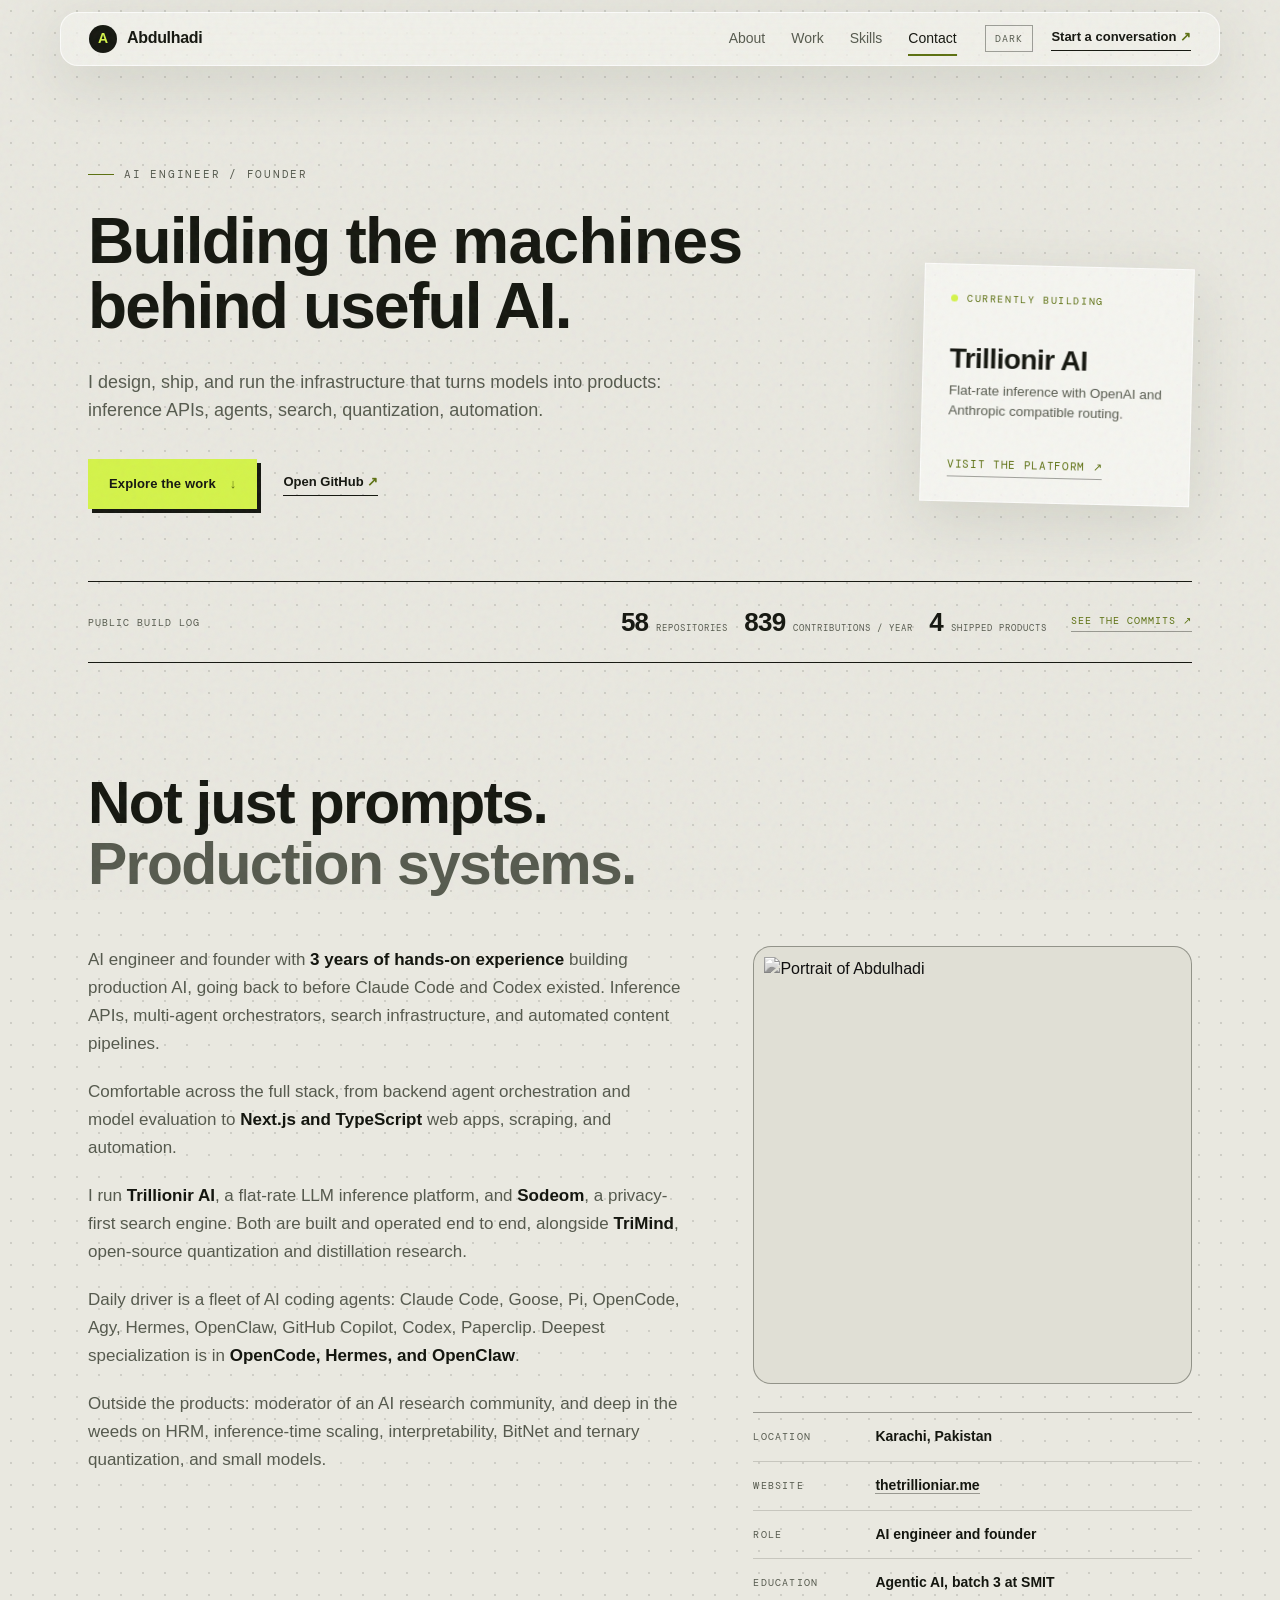
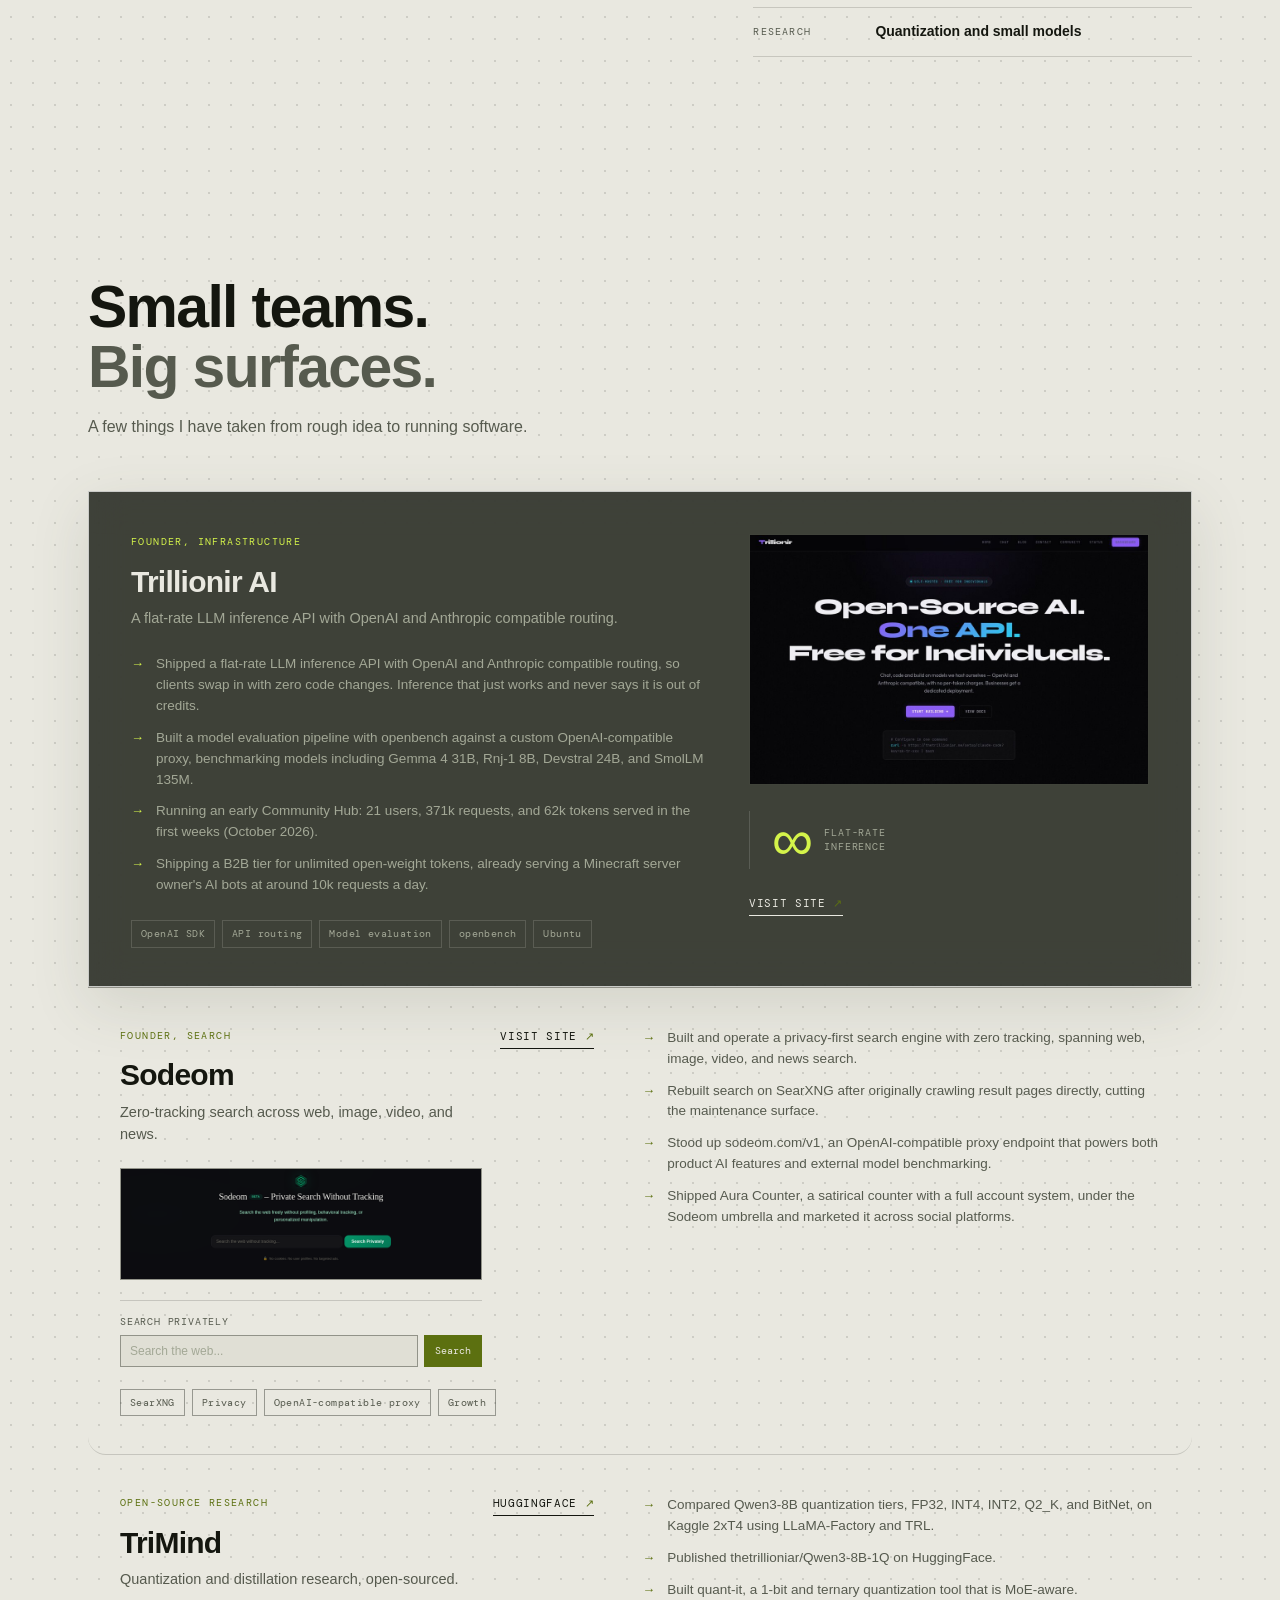
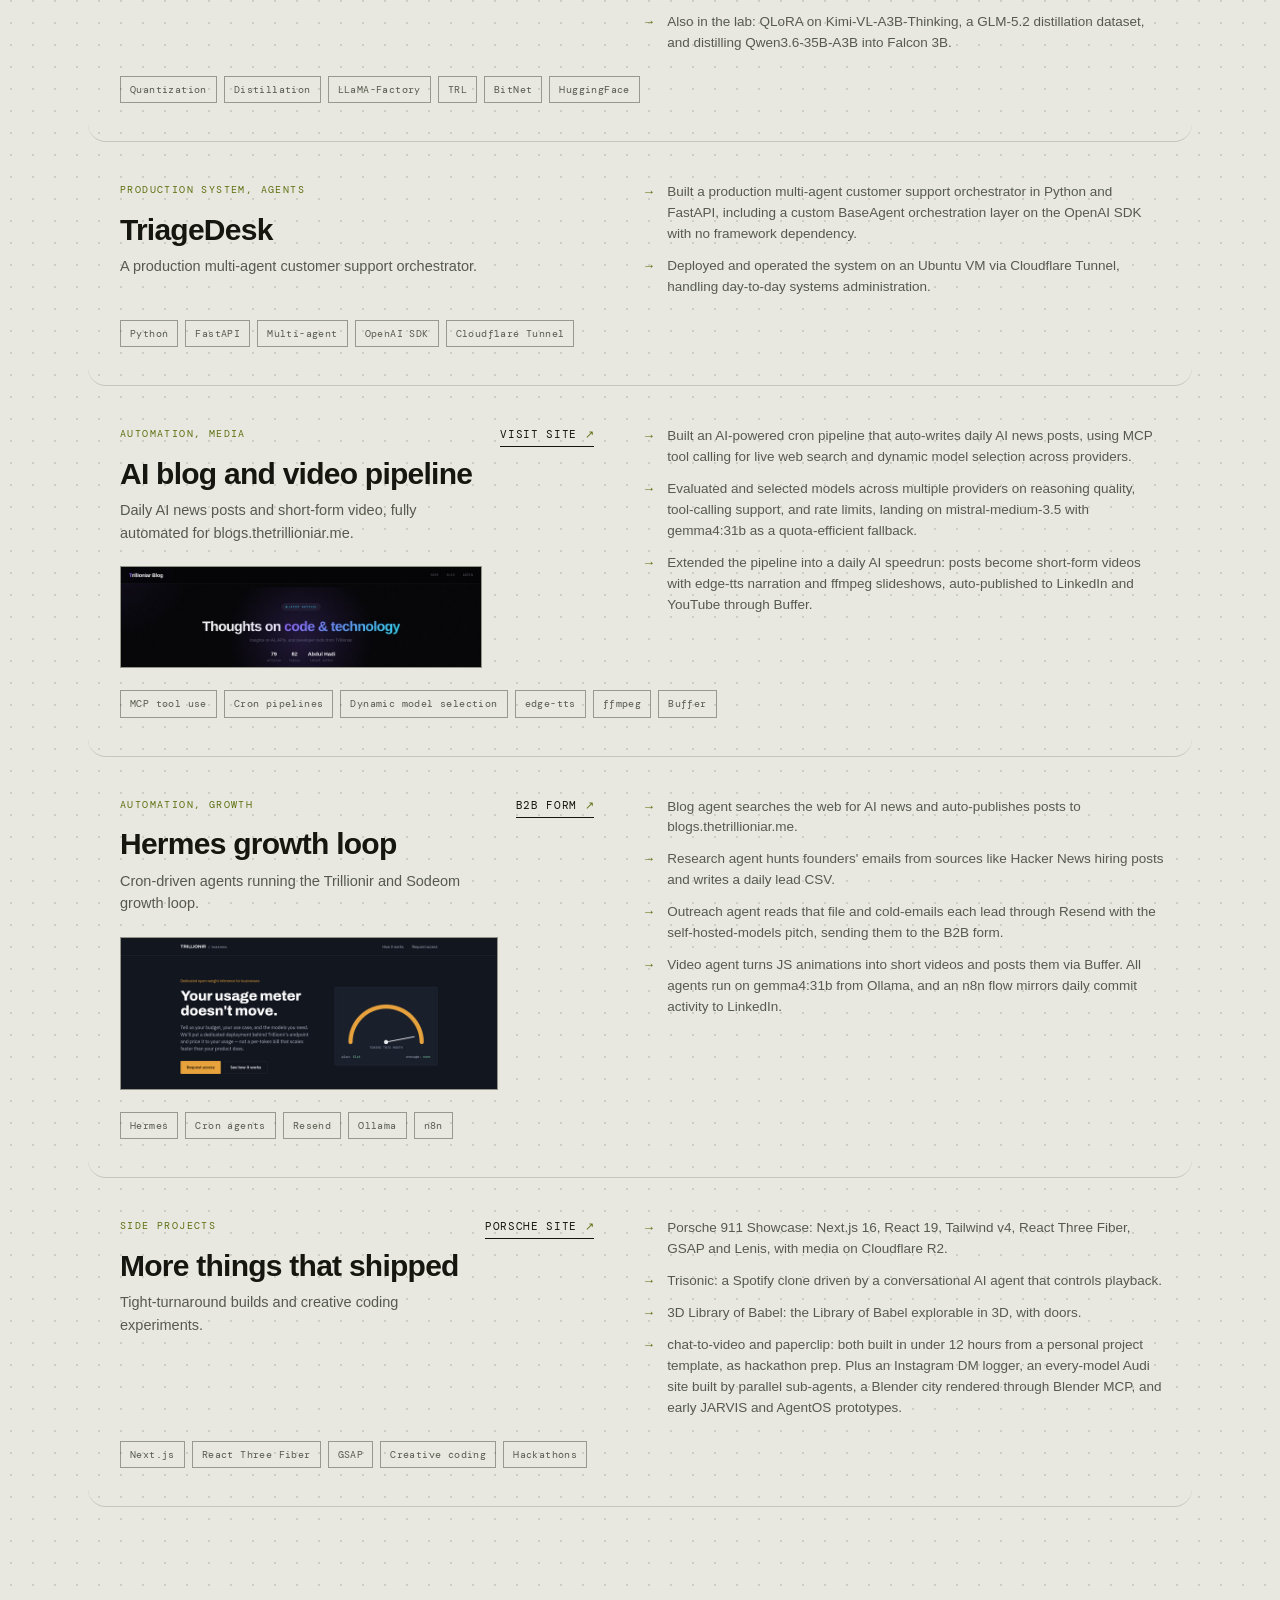
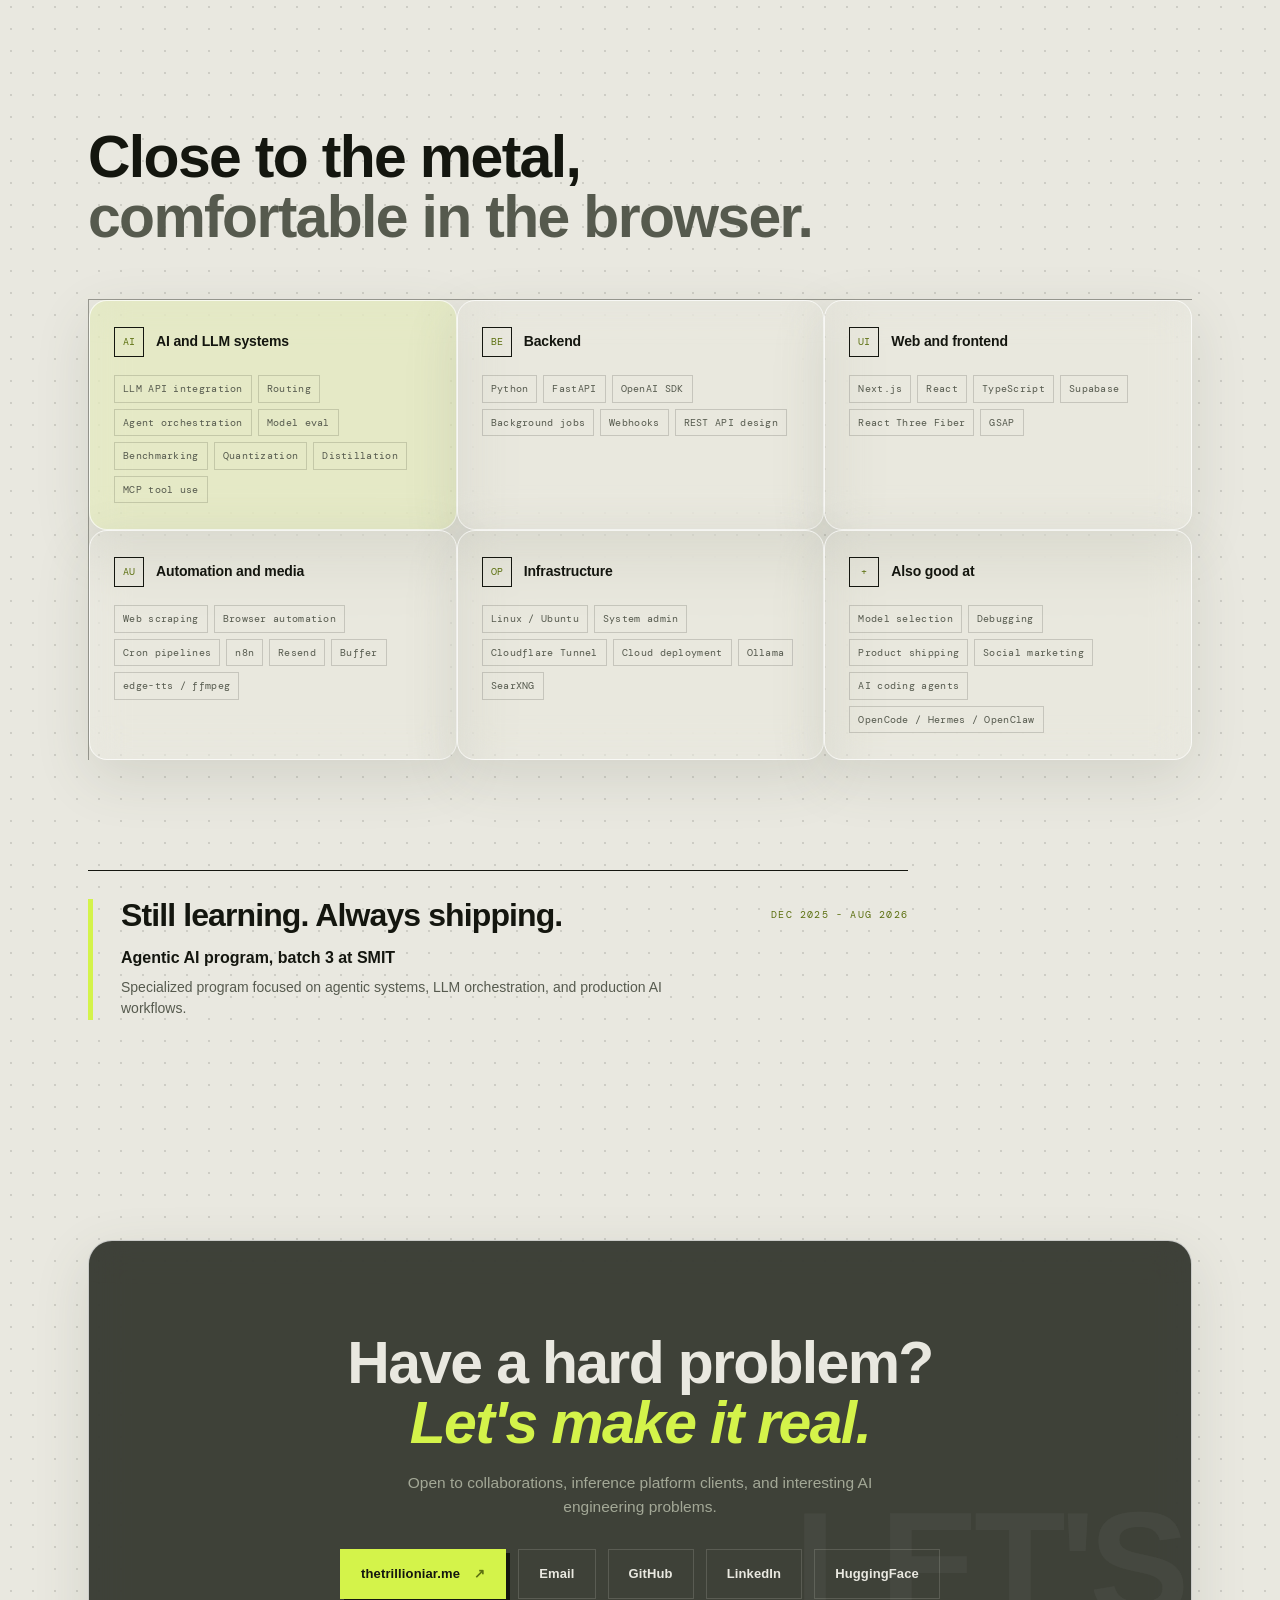
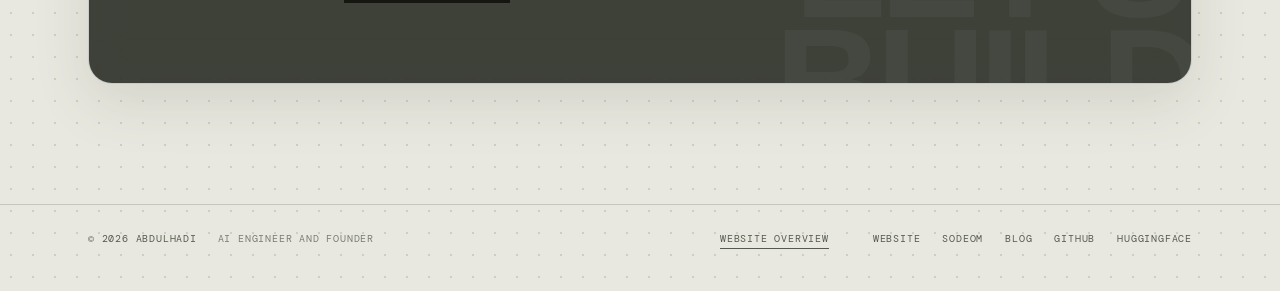
==== commit 38a6eda3: "Make site fully static: remove AI agent, enrich public content Drop the OpenRouter-backed assistant " ====
--- a/index.html
+++ b/index.html
@@ -4,13 +4,13 @@
 <meta charset="UTF-8">
 <meta name="viewport" content="width=device-width, initial-scale=1.0">
 <title>Abdulhadi: AI systems, shipped</title>
-<meta name="description" content="Abdulhadi is an AI engineer and founder building inference infrastructure, agentic systems, and privacy-first search.">
+<meta name="description" content="Abdulhadi is an AI engineer and founder building inference infrastructure, agentic systems, privacy-first search, and open quantization research.">
 <script>
 (function () { try { var t = localStorage.getItem('theme'); if (t === 'light' || t === 'dark') document.documentElement.setAttribute('data-theme', t); } catch (e) {} })();
 </script>
 <link rel="preconnect" href="https://fonts.googleapis.com">
 <link rel="preconnect" href="https://fonts.gstatic.com" crossorigin>
-<link href="https://fonts.googleapis.com/css2?family=Archivo:ital,wdth,wght@0,62..125,100..900;1,62..125,400..700&family=DM+Mono:wght@400;500&display=swap" rel="stylesheet">
+<link href="https://fonts.googleapis.com/css2?family=DM+Mono:wght@400;500&family=Space+Grotesk:wght@400;500;600;700&display=swap" rel="stylesheet">
 <link rel="stylesheet" href="styles.css">
 </head>
 <body>
@@ -46,14 +46,14 @@
     <div class="hero-copy">
       <p class="eyebrow">AI engineer / founder</p>
       <h1 class="hero-title">Building the <span class="cond">machines</span> behind useful AI.</h1>
-      <p class="lede">I design, ship, and run the infrastructure that turns models into products: inference APIs, agents, search, automation.</p>
+      <p class="lede">I design, ship, and run the infrastructure that turns models into products: inference APIs, agents, search, quantization, automation.</p>
       <div class="hero-cta">
         <a href="#work" class="btn btn-primary">Explore the work <span aria-hidden="true">↓</span></a>
         <a href="https://github.com/Abdulhadi446" target="_blank" rel="noopener" class="text-link" aria-label="Open Abdulhadi's GitHub profile in a new tab">Open GitHub <span aria-hidden="true">↗</span></a>
       </div>
     </div>
     <aside class="hero-aside reveal">
-      <div class="signal-card">
+      <div class="signal-card" data-tilt>
         <div class="signal-top"><span class="live-dot" aria-hidden="true"></span> Currently building</div>
         <h2>Trillionir AI</h2>
         <p>Flat-rate inference with OpenAI and Anthropic compatible routing.</p>
@@ -78,8 +78,8 @@
       <div class="about-text reveal">
         <p>
           AI engineer and founder with <strong>3 years of hands-on experience</strong> building
-          production LLM systems: inference APIs, multi-agent orchestrators, search infrastructure,
-          and automated content pipelines.
+          production AI, going back to before Claude Code and Codex existed. Inference APIs,
+          multi-agent orchestrators, search infrastructure, and automated content pipelines.
         </p>
         <p>
           Comfortable across the full stack, from backend agent orchestration and model evaluation to
@@ -87,12 +87,17 @@
         </p>
         <p>
           I run <strong>Trillionir AI</strong>, a flat-rate LLM inference platform, and
-          <strong>Sodeom</strong>, a privacy-first search engine. Both are built and operated end to end.
+          <strong>Sodeom</strong>, a privacy-first search engine. Both are built and operated end to end,
+          alongside <strong>TriMind</strong>, open-source quantization and distillation research.
         </p>
         <p>
           Daily driver is a fleet of AI coding agents: Claude Code, Goose, Pi, OpenCode, Agy, Hermes,
           OpenClaw, GitHub Copilot, Codex, Paperclip. Deepest specialization is in
           <strong>OpenCode, Hermes, and OpenClaw</strong>.
+        </p>
+        <p>
+          Outside the products: moderator of an AI research community, and deep in the weeds on
+          HRM, inference-time scaling, interpretability, BitNet and ternary quantization, and small models.
         </p>
       </div>
       <div class="about-side reveal">
@@ -114,7 +119,11 @@
           </div>
           <div class="dossier-row">
             <dt>Education</dt>
-            <dd>Agentic AI program, SMIT</dd>
+            <dd>Agentic AI, batch 3 at SMIT</dd>
+          </div>
+          <div class="dossier-row">
+            <dt>Research</dt>
+            <dd>Quantization and small models</dd>
           </div>
         </dl>
       </div>
@@ -127,16 +136,17 @@
       <p class="sec-sub">A few things I have taken from rough idea to running software.</p>
     </div>
 
-    <article class="work-featured reveal">
+    <article class="work-featured reveal glass-card" data-tilt>
       <div class="wf-grid">
         <div class="wf-main">
           <p class="wf-role">Founder, infrastructure</p>
           <h3>Trillionir AI</h3>
           <p class="wf-desc">A flat-rate LLM inference API with OpenAI and Anthropic compatible routing.</p>
           <ul class="wf-list">
-            <li>Shipped a flat-rate LLM inference API with OpenAI and Anthropic compatible routing, so clients swap in with zero code changes.</li>
+            <li>Shipped a flat-rate LLM inference API with OpenAI and Anthropic compatible routing, so clients swap in with zero code changes. Inference that just works and never says it is out of credits.</li>
             <li>Built a model evaluation pipeline with openbench against a custom OpenAI-compatible proxy, benchmarking models including Gemma 4 31B, Rnj-1 8B, Devstral 24B, and SmolLM 135M.</li>
-            <li>Debugged HuggingFace dataset namespace issues and Ubuntu 24.04 environment problems to get the pipeline running end to end.</li>
+            <li>Running an early Community Hub: 21 users, 371k requests, and 62k tokens served in the first weeks (October 2026).</li>
+            <li>Shipping a B2B tier for unlimited open-weight tokens, already serving a Minecraft server owner's AI bots at around 10k requests a day.</li>
           </ul>
           <div class="p-tags">
             <span class="tag">OpenAI SDK</span><span class="tag">API routing</span>
@@ -165,17 +175,47 @@
             <figure class="work-shot">
               <img src="assets/work-sodeom.png" alt="The Sodeom search engine homepage: private search without tracking" width="800" height="244" loading="lazy">
             </figure>
+            <form class="project-tool sodeom-tool" action="https://sodeom.com/" method="get" target="_blank" rel="noopener">
+              <label for="sodeom-query">Search privately</label>
+              <div class="project-tool-row">
+                <input id="sodeom-query" name="q" type="search" placeholder="Search the web..." autocomplete="off" required>
+                <button type="submit" aria-label="Search with Sodeom">Search</button>
+              </div>
+            </form>
           </div>
           <a href="https://sodeom.com" target="_blank" rel="noopener" class="p-link" aria-label="Visit sodeom.com in a new tab">Visit site <span aria-hidden="true">↗</span></a>
         </div>
         <ul class="wi-list">
           <li>Built and operate a privacy-first search engine with zero tracking, spanning web, image, video, and news search.</li>
+          <li>Rebuilt search on SearXNG after originally crawling result pages directly, cutting the maintenance surface.</li>
           <li>Stood up sodeom.com/v1, an OpenAI-compatible proxy endpoint that powers both product AI features and external model benchmarking.</li>
-          <li>Shipped and marketed side projects under the Sodeom umbrella, such as Aura Counter, across social platforms.</li>
-        </ul>
-        <div class="p-tags">
-          <span class="tag">Search infrastructure</span><span class="tag">Privacy</span>
+          <li>Shipped Aura Counter, a satirical counter with a full account system, under the Sodeom umbrella and marketed it across social platforms.</li>
+        </ul>
+        <div class="p-tags">
+          <span class="tag">SearXNG</span><span class="tag">Privacy</span>
           <span class="tag">OpenAI-compatible proxy</span><span class="tag">Growth</span>
+        </div>
+      </article>
+
+      <article class="work-item reveal">
+        <div class="wi-head">
+          <div>
+            <p class="wf-role">Open-source research</p>
+            <h3>TriMind</h3>
+            <p class="wf-desc">Quantization and distillation research, open-sourced.</p>
+          </div>
+          <a href="https://huggingface.co/thetrillioniar" target="_blank" rel="noopener" class="p-link" aria-label="Open Abdulhadi's HuggingFace profile in a new tab">HuggingFace <span aria-hidden="true">↗</span></a>
+        </div>
+        <ul class="wi-list">
+          <li>Compared Qwen3-8B quantization tiers, FP32, INT4, INT2, Q2_K, and BitNet, on Kaggle 2xT4 using LLaMA-Factory and TRL.</li>
+          <li>Published thetrillioniar/Qwen3-8B-1Q on HuggingFace.</li>
+          <li>Built quant-it, a 1-bit and ternary quantization tool that is MoE-aware.</li>
+          <li>Also in the lab: QLoRA on Kimi-VL-A3B-Thinking, a GLM-5.2 distillation dataset, and distilling Qwen3.6-35B-A3B into Falcon 3B.</li>
+        </ul>
+        <div class="p-tags">
+          <span class="tag">Quantization</span><span class="tag">Distillation</span>
+          <span class="tag">LLaMA-Factory</span><span class="tag">TRL</span>
+          <span class="tag">BitNet</span><span class="tag">HuggingFace</span>
         </div>
       </article>
 
@@ -212,12 +252,13 @@
         </div>
         <ul class="wi-list">
           <li>Built an AI-powered cron pipeline that auto-writes daily AI news posts, using MCP tool calling for live web search and dynamic model selection across providers.</li>
-          <li>Evaluated and selected models across multiple providers on reasoning quality, tool-calling support, and rate limits, landing on mistral-medium-3.5 with gemma4:31b as a fallback.</li>
-          <li>Extended the pipeline into a daily AI speedrun short-form video series: blog content is summarized into a script, rendered via generative video models, and auto-published across platforms.</li>
+          <li>Evaluated and selected models across multiple providers on reasoning quality, tool-calling support, and rate limits, landing on mistral-medium-3.5 with gemma4:31b as a quota-efficient fallback.</li>
+          <li>Extended the pipeline into a daily AI speedrun: posts become short-form videos with edge-tts narration and ffmpeg slideshows, auto-published to LinkedIn and YouTube through Buffer.</li>
         </ul>
         <div class="p-tags">
           <span class="tag">MCP tool use</span><span class="tag">Cron pipelines</span>
-          <span class="tag">Dynamic model selection</span><span class="tag">Video gen</span>
+          <span class="tag">Dynamic model selection</span><span class="tag">edge-tts</span>
+          <span class="tag">ffmpeg</span><span class="tag">Buffer</span>
         </div>
       </article>
 
@@ -226,7 +267,7 @@
           <div>
             <p class="wf-role">Automation, growth</p>
             <h3>Hermes growth loop</h3>
-            <p class="wf-desc">Four cron-driven agents running the Trillionir and Sodeom growth loop.</p>
+            <p class="wf-desc">Cron-driven agents running the Trillionir and Sodeom growth loop.</p>
             <figure class="work-shot">
               <img src="assets/work-b2b.png" alt="The Trillionir business tier page that the outreach funnel sends leads to" width="800" height="322" loading="lazy">
             </figure>
@@ -235,13 +276,36 @@
         </div>
         <ul class="wi-list">
           <li>Blog agent searches the web for AI news and auto-publishes posts to blogs.thetrillioniar.me.</li>
-          <li>Video agent reads those posts, composes a short-form video from them, and uploads it to LinkedIn.</li>
-          <li>Research agent hunts startups and companies complaining about AI pricing, digs into them, and saves structured profiles to a handoff file.</li>
-          <li>Outreach agent reads that file and cold-emails each lead with the self-hosted-models pitch, sending them to the B2B form.</li>
+          <li>Research agent hunts founders' emails from sources like Hacker News hiring posts and writes a daily lead CSV.</li>
+          <li>Outreach agent reads that file and cold-emails each lead through Resend with the self-hosted-models pitch, sending them to the B2B form.</li>
+          <li>Video agent turns JS animations into short videos and posts them via Buffer. All agents run on gemma4:31b from Ollama, and an n8n flow mirrors daily commit activity to LinkedIn.</li>
         </ul>
         <div class="p-tags">
           <span class="tag">Hermes</span><span class="tag">Cron agents</span>
-          <span class="tag">Lead research</span><span class="tag">Cold outreach</span>
+          <span class="tag">Resend</span><span class="tag">Ollama</span>
+          <span class="tag">n8n</span>
+        </div>
+      </article>
+
+      <article class="work-item reveal">
+        <div class="wi-head">
+          <div>
+            <p class="wf-role">Side projects</p>
+            <h3>More things that shipped</h3>
+            <p class="wf-desc">Tight-turnaround builds and creative coding experiments.</p>
+          </div>
+          <a href="https://porsches-rho.vercel.app" target="_blank" rel="noopener" class="p-link" aria-label="Open the Porsche 911 showcase site in a new tab">Porsche site <span aria-hidden="true">↗</span></a>
+        </div>
+        <ul class="wi-list">
+          <li>Porsche 911 Showcase: Next.js 16, React 19, Tailwind v4, React Three Fiber, GSAP and Lenis, with media on Cloudflare R2.</li>
+          <li>Trisonic: a Spotify clone driven by a conversational AI agent that controls playback.</li>
+          <li>3D Library of Babel: the Library of Babel explorable in 3D, with doors.</li>
+          <li>chat-to-video and paperclip: both built in under 12 hours from a personal project template, as hackathon prep. Plus an Instagram DM logger, an every-model Audi site built by parallel sub-agents, a Blender city rendered through Blender MCP, and early JARVIS and AgentOS prototypes.</li>
+        </ul>
+        <div class="p-tags">
+          <span class="tag">Next.js</span><span class="tag">React Three Fiber</span>
+          <span class="tag">GSAP</span><span class="tag">Creative coding</span>
+          <span class="tag">Hackathons</span>
         </div>
       </article>
 
@@ -258,8 +322,8 @@
         <div class="skill-items">
           <span class="chip">LLM API integration</span><span class="chip">Routing</span>
           <span class="chip">Agent orchestration</span><span class="chip">Model eval</span>
-          <span class="chip">Benchmarking</span><span class="chip">Prompt engineering</span>
-          <span class="chip">MCP tool use</span>
+          <span class="chip">Benchmarking</span><span class="chip">Quantization</span>
+          <span class="chip">Distillation</span><span class="chip">MCP tool use</span>
         </div>
       </div>
       <div class="skill-card">
@@ -275,13 +339,16 @@
         <div class="skill-items">
           <span class="chip">Next.js</span><span class="chip">React</span>
           <span class="chip">TypeScript</span><span class="chip">Supabase</span>
+          <span class="chip">React Three Fiber</span><span class="chip">GSAP</span>
         </div>
       </div>
       <div class="skill-card">
-        <div class="skill-head"><div class="skill-ico" aria-hidden="true">AU</div><h3>Automation and scraping</h3></div>
+        <div class="skill-head"><div class="skill-ico" aria-hidden="true">AU</div><h3>Automation and media</h3></div>
         <div class="skill-items">
           <span class="chip">Web scraping</span><span class="chip">Browser automation</span>
-          <span class="chip">Cron pipelines</span><span class="chip">HuggingFace</span>
+          <span class="chip">Cron pipelines</span><span class="chip">n8n</span>
+          <span class="chip">Resend</span><span class="chip">Buffer</span>
+          <span class="chip">edge-tts / ffmpeg</span>
         </div>
       </div>
       <div class="skill-card">
@@ -289,7 +356,7 @@
         <div class="skill-items">
           <span class="chip">Linux / Ubuntu</span><span class="chip">System admin</span>
           <span class="chip">Cloudflare Tunnel</span><span class="chip">Cloud deployment</span>
-          <span class="chip">Local servers</span>
+          <span class="chip">Ollama</span><span class="chip">SearXNG</span>
         </div>
       </div>
       <div class="skill-card">
@@ -321,22 +388,32 @@
       <p>Open to collaborations, inference platform clients, and interesting AI engineering problems.</p>
       <div class="contact-links">
         <a href="https://thetrillioniar.me" target="_blank" rel="noopener" class="btn btn-primary" aria-label="Open thetrillioniar.me in a new tab">thetrillioniar.me <span aria-hidden="true">↗</span></a>
+        <a href="mailto:abdulhadijunaidahmedkhan@gmail.com" class="btn btn-ghost">Email</a>
         <a href="https://github.com/Abdulhadi446" target="_blank" rel="noopener" class="btn btn-ghost" aria-label="Open Abdulhadi's GitHub profile in a new tab">GitHub</a>
         <a href="https://www.linkedin.com/in/abdulhadi-junaid-485795378/" target="_blank" rel="noopener" class="btn btn-ghost" aria-label="Open Abdulhadi's LinkedIn profile in a new tab">LinkedIn</a>
+        <a href="https://huggingface.co/thetrillioniar" target="_blank" rel="noopener" class="btn btn-ghost" aria-label="Open Abdulhadi's HuggingFace profile in a new tab">HuggingFace</a>
       </div>
     </div>
   </section>
 
 </div>
+
+<div class="walkthrough-layer" aria-hidden="true">
+  <div class="walkthrough-cursor"><span></span><strong></strong></div>
+</div>
+<div class="sticky-notes" aria-label="Tour notes"></div>
 
 <footer>
   <div class="wrap foot-in">
     <div class="foot-copy">© 2026 Abdulhadi <span>AI engineer and founder</span></div>
     <div class="foot-links">
+      <button type="button" class="foot-tour">Website overview</button>
+      <span class="walkthrough-status" role="status" aria-live="polite"></span>
       <a href="https://thetrillioniar.me" target="_blank" rel="noopener">Website</a>
       <a href="https://sodeom.com" target="_blank" rel="noopener">Sodeom</a>
       <a href="https://blogs.thetrillioniar.me" target="_blank" rel="noopener">Blog</a>
       <a href="https://github.com/Abdulhadi446" target="_blank" rel="noopener">GitHub</a>
+      <a href="https://huggingface.co/thetrillioniar" target="_blank" rel="noopener">HuggingFace</a>
     </div>
   </div>
 </footer>
--- a/styles.css
+++ b/styles.css
@@ -246,6 +246,16 @@
 .project-metric { display: flex; gap: 14px; align-items: center; border-left: 1px solid var(--plate-line); padding-left: 22px }
 .project-metric strong { font-size: 58px; line-height: 1; color: var(--acid); font-weight: 500; letter-spacing: -.05em }
 .project-metric span { font-family: 'DM Mono', monospace; text-transform: uppercase; color: var(--on-plate-2); font-size: 10px; line-height: 1.4; letter-spacing: .08em }
+.project-tool { display: grid; gap: 7px; margin-top: 20px; padding-top: 14px; border-top: 1px solid var(--plate-line); color: var(--on-plate-2) }
+.project-tool label { font: 10px 'DM Mono', monospace; letter-spacing: .08em; text-transform: uppercase }
+.project-tool-row { display: flex; gap: 6px }
+.project-tool input { min-width: 0; flex: 1; border: 1px solid var(--plate-line); padding: 8px 9px; background: var(--plate-2); color: var(--on-plate); font: 12px 'Archivo', sans-serif }
+.project-tool input::placeholder { color: var(--on-plate-2) }
+.project-tool button { border: 1px solid var(--acid); padding: 7px 10px; background: var(--acid); color: var(--acid-text); font: 10px 'DM Mono', monospace; cursor: pointer }
+.project-tool button:hover { filter: brightness(1.08) }
+.work-item .project-tool { color: var(--text-2); border-color: var(--line) }
+.work-item .project-tool input { border-color: var(--line-2); background: var(--bg-2); color: var(--text) }
+.work-item .project-tool button { border-color: var(--acid-deep); background: var(--acid-deep); color: var(--bg) }
 .p-link { font-family: 'DM Mono', monospace; font-size: 11px; letter-spacing: .06em; text-transform: uppercase; white-space: nowrap; border-bottom: 1px solid currentColor; padding-bottom: 3px }
 .work-featured .p-link:hover { color: var(--acid) }
 .work-item .p-link:hover { color: var(--acid-deep) }
@@ -416,3 +426,69 @@
   .live-dot { animation: none }
   .signal-card, .btn, .work-item, .work-item:before, .portrait img, .nav-links a:after { transition: none }
 }
+
+/* ---------- liquid glass layer ---------- */
+:root {
+  --glass-bg: rgba(255, 255, 255, .34);
+  --glass-bg-strong: rgba(255, 255, 255, .54);
+  --glass-border: rgba(255, 255, 255, .72);
+  --glass-shadow: 0 18px 55px rgba(80, 84, 66, .14);
+}
+@media (prefers-color-scheme: dark) {
+  html:not([data-theme="light"]) {
+    --glass-bg: rgba(31, 35, 25, .48);
+    --glass-bg-strong: rgba(36, 41, 30, .68);
+    --glass-border: rgba(233, 232, 224, .2);
+    --glass-shadow: 0 18px 55px rgba(0, 0, 0, .28);
+  }
+}
+html[data-theme="dark"] {
+  --glass-bg: rgba(31, 35, 25, .48);
+  --glass-bg-strong: rgba(36, 41, 30, .68);
+  --glass-border: rgba(233, 232, 224, .2);
+  --glass-shadow: 0 18px 55px rgba(0, 0, 0, .28);
+}
+nav {
+  margin: 12px auto 0;
+  width: min(var(--maxw), calc(100% - 32px));
+  border: 1px solid var(--glass-border);
+  border-radius: 18px;
+  background: var(--glass-bg);
+  box-shadow: var(--glass-shadow);
+  backdrop-filter: blur(24px) saturate(135%);
+  -webkit-backdrop-filter: blur(24px) saturate(135%);
+}
+.nav-in { padding-top: 11px; padding-bottom: 11px }
+.signal-card, .work-featured, .skill-card, .contact-box {
+  border: 1px solid var(--glass-border);
+  box-shadow: var(--glass-shadow);
+  backdrop-filter: blur(18px) saturate(125%);
+  -webkit-backdrop-filter: blur(18px) saturate(125%);
+}
+.signal-card { color: var(--text); background: var(--glass-bg-strong) }
+.signal-card .signal-top { color: var(--acid-deep) }
+.signal-card p { color: var(--text-2) }
+.signal-card .signal-link { color: var(--acid-deep); border-color: var(--line-2) }
+.work-featured, .contact-box { background: color-mix(in srgb, var(--plate) 82%, var(--glass-bg)) }
+.work-item, .skill-card { border-radius: 18px }
+.skill-card:hover { background: var(--glass-bg) }
+.contact-box { border-radius: 24px }
+.portrait { border-radius: 18px }
+.foot-tour { border: 0; border-bottom: 1px solid currentColor; padding: 0 0 1px; background: transparent; color: inherit; font: inherit; letter-spacing: inherit; text-transform: inherit; cursor: pointer }
+.foot-tour:hover { color: var(--acid-deep) }
+.walkthrough-status { color: var(--acid-deep); font: 10px 'DM Mono', monospace }
+.walkthrough-layer { position: fixed; inset: 0; z-index: 74; pointer-events: none }
+.walkthrough-cursor { position: absolute; display: flex; align-items: flex-start; gap: 10px; opacity: 0; transform: translate(-50%, -50%) scale(.8); transition: left .65s cubic-bezier(.16,1,.3,1), top .65s cubic-bezier(.16,1,.3,1), opacity .25s, transform .35s cubic-bezier(.16,1,.3,1) }
+.walkthrough-cursor span { display: block; width: 22px; height: 22px; border: 2px solid var(--acid-deep); border-radius: 50%; background: var(--acid); box-shadow: 0 0 0 7px color-mix(in srgb, var(--acid) 22%, transparent), 0 0 22px color-mix(in srgb, var(--acid) 65%, transparent) }
+.walkthrough-cursor strong { width: min(250px, 42vw); padding: 10px 12px; color: var(--text); border: 1px solid var(--line-2); background: color-mix(in srgb, var(--bg) 90%, transparent); box-shadow: 0 12px 30px rgba(0,0,0,.18); font: 11px/1.45 'DM Mono', monospace }
+.walkthrough-layer.active .walkthrough-cursor { opacity: 1; transform: translate(-50%, -50%) scale(1) }
+.walkthrough-target { position: relative; z-index: 2; outline: 2px solid var(--acid-deep); outline-offset: 8px; box-shadow: 0 0 0 12px color-mix(in srgb, var(--acid) 12%, transparent) !important }
+.sticky-note { position: fixed; z-index: 73; width: 190px; padding: 14px; color: var(--acid-text); background: var(--acid); box-shadow: 5px 7px 0 color-mix(in srgb, var(--text) 24%, transparent); font: 11px/1.4 'DM Mono', monospace; transform: rotate(-2deg); animation: note-in .35s cubic-bezier(.16,1,.3,1) both }
+.sticky-note:nth-child(even) { transform: rotate(2deg) }
+.sticky-note button { float: right; border: 0; background: transparent; color: var(--acid-text); font-size: 15px; cursor: pointer }
+@keyframes note-in { from { opacity: 0; transform: translateY(10px) rotate(-5deg) } to { opacity: 1; transform: translateY(0) rotate(-2deg) } }
+@media (max-width: 768px) {
+  nav { width: calc(100% - 24px); margin-top: 8px }
+  .walkthrough-cursor strong { width: 190px; font-size: 10px }
+  .sticky-note { width: 150px; font-size: 10px }
+}
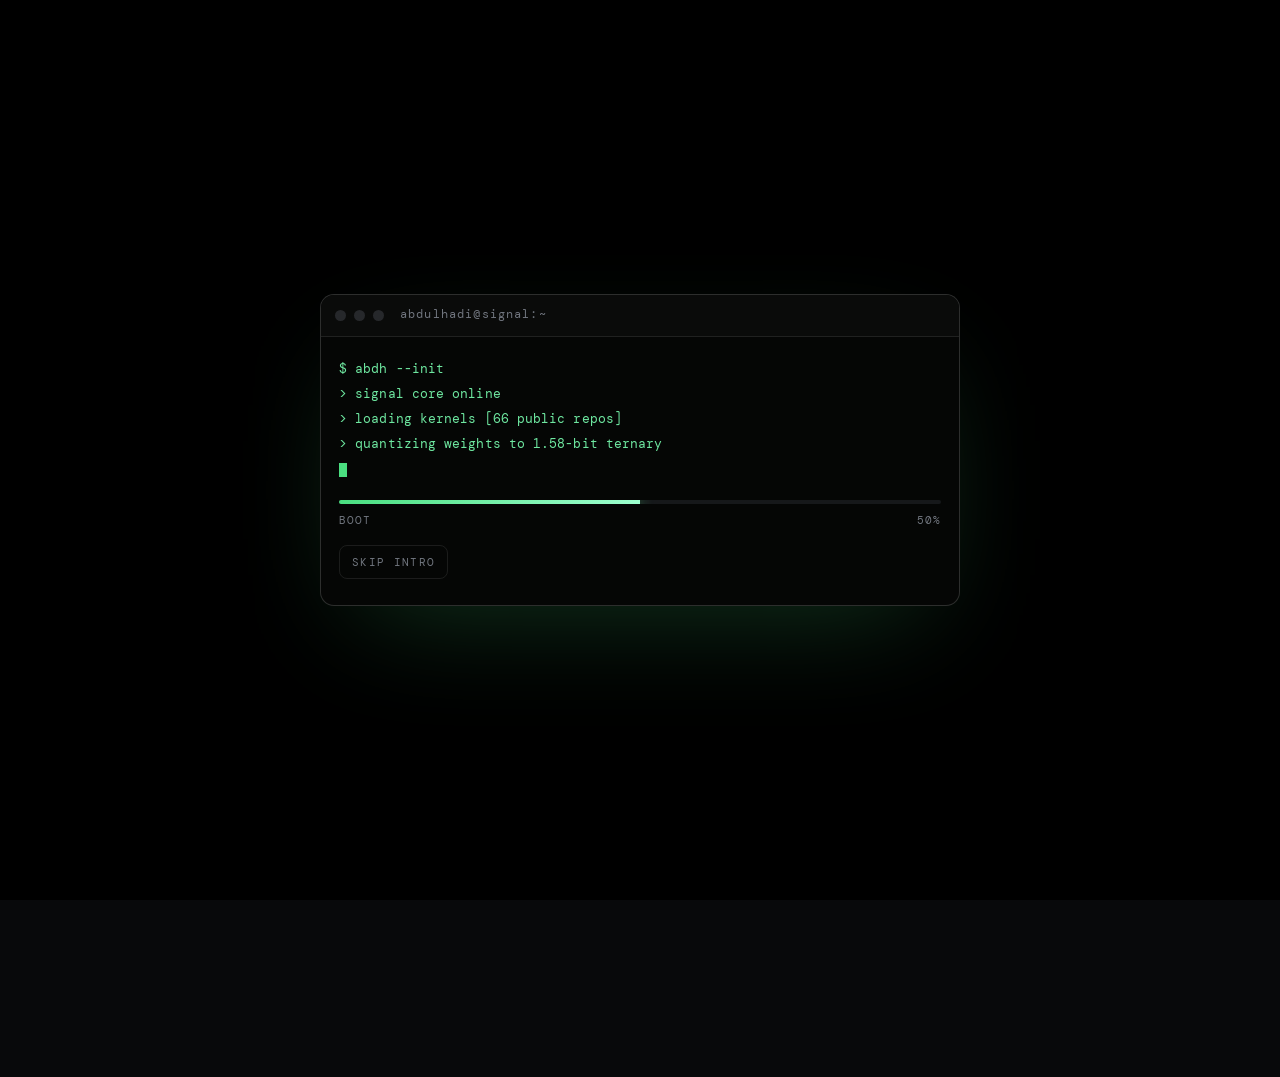
==== commit 182b10b6: "Full redesign" ====
--- a/index.html
+++ b/index.html
@@ -3,422 +3,108 @@
 <head>
 <meta charset="UTF-8">
 <meta name="viewport" content="width=device-width, initial-scale=1.0">
-<title>Abdulhadi: AI systems, shipped</title>
-<meta name="description" content="Abdulhadi is an AI engineer and founder building inference infrastructure, agentic systems, privacy-first search, and open quantization research.">
-<script>
-(function () { try { var t = localStorage.getItem('theme'); if (t === 'light' || t === 'dark') document.documentElement.setAttribute('data-theme', t); } catch (e) {} })();
-</script>
+<title>Abdulhadi: choose a signal</title>
+<meta name="description" content="Abdulhadi is an AI engineer and founder. Pick a track: AI/ML, AI automation, founder, fullstack, or forward deployed engineering.">
+<script>document.documentElement.classList.add('js');</script>
 <link rel="preconnect" href="https://fonts.googleapis.com">
 <link rel="preconnect" href="https://fonts.gstatic.com" crossorigin>
-<link href="https://fonts.googleapis.com/css2?family=DM+Mono:wght@400;500&family=Space+Grotesk:wght@400;500;600;700&display=swap" rel="stylesheet">
-<link rel="stylesheet" href="styles.css">
+<link href="https://fonts.googleapis.com/css2?family=DM+Mono:wght@400;500&family=Space+Grotesk:wght@300;400;500;600;700&display=swap" rel="stylesheet">
+<link rel="stylesheet" href="styles/base.css">
+<link rel="stylesheet" href="styles/gateway.css">
 </head>
 <body>
 
+<a class="skip-link" href="#gateway">Skip to content</a>
+
 <div class="grain" aria-hidden="true"></div>
 
-<nav>
-  <div class="nav-in">
-    <a href="#" class="logo"><span class="logo-mark" aria-hidden="true">A</span> Abdulhadi</a>
-    <div class="nav-links">
-      <a href="#about">About</a>
-      <a href="#work">Work</a>
-      <a href="#skills">Skills</a>
-      <a href="#contact">Contact</a>
+<!-- terminal boot -->
+<div class="boot" id="boot" role="status" aria-live="polite" aria-label="Loading portfolio">
+  <div class="boot-term">
+    <div class="boot-bar">
+      <span class="boot-dot" aria-hidden="true"></span>
+      <span class="boot-dot" aria-hidden="true"></span>
+      <span class="boot-dot" aria-hidden="true"></span>
+      <span class="boot-bar-title">abdulhadi@signal:~</span>
     </div>
-    <div class="nav-tools">
-      <button class="theme-toggle" type="button" aria-label="Switch to dark theme"><span aria-hidden="true">Dark</span></button>
-      <a href="#contact" class="nav-cta">Start a conversation <span aria-hidden="true">↗</span></a>
-      <button class="menu-toggle" type="button" aria-expanded="false" aria-controls="mobile-menu" aria-label="Open navigation menu"><span></span><span></span></button>
+    <div class="boot-body">
+      <div id="bootLines"></div>
+      <div class="boot-line" aria-hidden="true"><span class="boot-cursor"></span></div>
+      <div class="boot-progress" aria-hidden="true"><span id="bootFill"></span></div>
+      <div class="boot-meta"><span>BOOT</span><span id="bootPct">0%</span></div>
+      <button class="boot-skip" id="bootSkip" type="button">Skip intro</button>
     </div>
   </div>
-  <div class="mobile-menu" id="mobile-menu">
-    <a href="#about">About</a>
-    <a href="#work">Work</a>
-    <a href="#skills">Skills</a>
-    <a href="#contact">Contact</a>
-  </div>
-</nav>
+</div>
 
-<div class="wrap">
+<!-- role selector -->
+<main class="gateway" id="gateway">
+  <div class="gw-inner">
+    <header class="gw-head">
+      <p class="brand">Abdul<b>Hadi</b> · Karachi, Pakistan</p>
+      <h1>Pick a <em>signal.</em></h1>
+      <p class="gw-sub">Five ways I work. One engineer. Same machine underneath.</p>
+    </header>
 
-  <header class="hero">
-    <div class="hero-copy">
-      <p class="eyebrow">AI engineer / founder</p>
-      <h1 class="hero-title">Building the <span class="cond">machines</span> behind useful AI.</h1>
-      <p class="lede">I design, ship, and run the infrastructure that turns models into products: inference APIs, agents, search, quantization, automation.</p>
-      <div class="hero-cta">
-        <a href="#work" class="btn btn-primary">Explore the work <span aria-hidden="true">↓</span></a>
-        <a href="https://github.com/Abdulhadi446" target="_blank" rel="noopener" class="text-link" aria-label="Open Abdulhadi's GitHub profile in a new tab">Open GitHub <span aria-hidden="true">↗</span></a>
-      </div>
-    </div>
-    <aside class="hero-aside reveal">
-      <div class="signal-card" data-tilt>
-        <div class="signal-top"><span class="live-dot" aria-hidden="true"></span> Currently building</div>
-        <h2>Trillionir AI</h2>
-        <p>Flat-rate inference with OpenAI and Anthropic compatible routing.</p>
-        <a href="https://thetrillioniar.me/" target="_blank" rel="noopener" class="signal-link">Visit the platform <span aria-hidden="true">↗</span></a>
-      </div>
-    </aside>
-  </header>
+    <nav class="roles" aria-label="Choose a portfolio track">
+      <a class="role-btn" data-role="ai-ml" href="ai-ml-engineer.html">
+        <span class="role-tag" aria-hidden="true">ML</span>
+        <span class="role-body">
+          <span class="role-title">AI/ML Engineer</span>
+          <span class="role-desc">Quantization, distillation, model evaluation</span>
+        </span>
+        <span class="role-arrow" aria-hidden="true">&#8594;</span>
+      </a>
 
-  <div class="proof-strip reveal" aria-label="Public build log">
-    <span class="proof-k">Public build log</span>
-    <div class="proof-item"><strong data-count="58">58</strong><small>repositories</small></div>
-    <div class="proof-item"><strong data-count="839">839</strong><small>contributions / year</small></div>
-    <div class="proof-item"><strong data-count="4">4</strong><small>shipped products</small></div>
-    <a href="https://github.com/Abdulhadi446" target="_blank" rel="noopener" aria-label="See Abdulhadi's GitHub commits in a new tab">See the commits ↗</a>
+      <a class="role-btn" data-role="ai-automation" href="ai-automation-engineer.html">
+        <span class="role-tag" aria-hidden="true">AU</span>
+        <span class="role-body">
+          <span class="role-title">AI Automation Engineer</span>
+          <span class="role-desc">Cron agents, pipelines, growth automation</span>
+        </span>
+        <span class="role-arrow" aria-hidden="true">&#8594;</span>
+      </a>
+
+      <a class="role-btn" data-role="founder" href="founder.html">
+        <span class="role-tag" aria-hidden="true">FO</span>
+        <span class="role-body">
+          <span class="role-title">Founder</span>
+          <span class="role-desc">Running Trillionir AI and Sodeom end to end</span>
+        </span>
+        <span class="role-arrow" aria-hidden="true">&#8594;</span>
+      </a>
+
+      <a class="role-btn" data-role="fullstack" href="fullstack-developer.html">
+        <span class="role-tag" aria-hidden="true">FS</span>
+        <span class="role-body">
+          <span class="role-title">Fullstack Developer</span>
+          <span class="role-desc">Next.js, React, TypeScript, and 3D interfaces</span>
+        </span>
+        <span class="role-arrow" aria-hidden="true">&#8594;</span>
+      </a>
+
+      <a class="role-btn" data-role="fde" href="forward-deployed-engineer.html">
+        <span class="role-tag" aria-hidden="true">FD</span>
+        <span class="role-body">
+          <span class="role-title">Forward Deployed Engineer</span>
+          <span class="role-desc">Embedding AI into a customer's stack</span>
+        </span>
+        <span class="role-arrow" aria-hidden="true">&#8594;</span>
+      </a>
+    </nav>
   </div>
 
-  <section id="about">
-    <div class="sec-head reveal">
-      <h2>Not just prompts.<br><span>Production systems.</span></h2>
+  <footer class="gw-foot">
+    <span>&copy; 2026 Abdulhadi</span>
+    <div class="foot-links">
+      <a href="https://thetrillioniar.me" target="_blank" rel="noopener">Website</a>
+      <a href="https://github.com/Abdulhadi446" target="_blank" rel="noopener" aria-label="Abdulhadi on GitHub">GitHub</a>
+      <a href="https://huggingface.co/thetrillioniar" target="_blank" rel="noopener" aria-label="Abdulhadi on HuggingFace">HuggingFace</a>
+      <a href="mailto:abdulhadijunaidahmedkhan@gmail.com">Email</a>
     </div>
-    <div class="about-grid">
-      <div class="about-text reveal">
-        <p>
-          AI engineer and founder with <strong>3 years of hands-on experience</strong> building
-          production AI, going back to before Claude Code and Codex existed. Inference APIs,
-          multi-agent orchestrators, search infrastructure, and automated content pipelines.
-        </p>
-        <p>
-          Comfortable across the full stack, from backend agent orchestration and model evaluation to
-          <strong>Next.js and TypeScript</strong> web apps, scraping, and automation.
-        </p>
-        <p>
-          I run <strong>Trillionir AI</strong>, a flat-rate LLM inference platform, and
-          <strong>Sodeom</strong>, a privacy-first search engine. Both are built and operated end to end,
-          alongside <strong>TriMind</strong>, open-source quantization and distillation research.
-        </p>
-        <p>
-          Daily driver is a fleet of AI coding agents: Claude Code, Goose, Pi, OpenCode, Agy, Hermes,
-          OpenClaw, GitHub Copilot, Codex, Paperclip. Deepest specialization is in
-          <strong>OpenCode, Hermes, and OpenClaw</strong>.
-        </p>
-        <p>
-          Outside the products: moderator of an AI research community, and deep in the weeds on
-          HRM, inference-time scaling, interpretability, BitNet and ternary quantization, and small models.
-        </p>
-      </div>
-      <div class="about-side reveal">
-        <figure class="portrait">
-          <img src="https://github.com/Abdulhadi446.png" alt="Portrait of Abdulhadi" width="460" height="460" loading="lazy">
-        </figure>
-        <dl class="dossier">
-          <div class="dossier-row">
-            <dt>Location</dt>
-            <dd>Karachi, Pakistan</dd>
-          </div>
-          <div class="dossier-row">
-            <dt>Website</dt>
-            <dd><a href="https://thetrillioniar.me" target="_blank" rel="noopener" aria-label="Open thetrillioniar.me in a new tab">thetrillioniar.me</a></dd>
-          </div>
-          <div class="dossier-row">
-            <dt>Role</dt>
-            <dd>AI engineer and founder</dd>
-          </div>
-          <div class="dossier-row">
-            <dt>Education</dt>
-            <dd>Agentic AI, batch 3 at SMIT</dd>
-          </div>
-          <div class="dossier-row">
-            <dt>Research</dt>
-            <dd>Quantization and small models</dd>
-          </div>
-        </dl>
-      </div>
-    </div>
-  </section>
-
-  <section id="work">
-    <div class="sec-head reveal">
-      <h2>Small teams.<br><span>Big surfaces.</span></h2>
-      <p class="sec-sub">A few things I have taken from rough idea to running software.</p>
-    </div>
-
-    <article class="work-featured reveal glass-card" data-tilt>
-      <div class="wf-grid">
-        <div class="wf-main">
-          <p class="wf-role">Founder, infrastructure</p>
-          <h3>Trillionir AI</h3>
-          <p class="wf-desc">A flat-rate LLM inference API with OpenAI and Anthropic compatible routing.</p>
-          <ul class="wf-list">
-            <li>Shipped a flat-rate LLM inference API with OpenAI and Anthropic compatible routing, so clients swap in with zero code changes. Inference that just works and never says it is out of credits.</li>
-            <li>Built a model evaluation pipeline with openbench against a custom OpenAI-compatible proxy, benchmarking models including Gemma 4 31B, Rnj-1 8B, Devstral 24B, and SmolLM 135M.</li>
-            <li>Running an early Community Hub: 21 users, 371k requests, and 62k tokens served in the first weeks (October 2026).</li>
-            <li>Shipping a B2B tier for unlimited open-weight tokens, already serving a Minecraft server owner's AI bots at around 10k requests a day.</li>
-          </ul>
-          <div class="p-tags">
-            <span class="tag">OpenAI SDK</span><span class="tag">API routing</span>
-            <span class="tag">Model evaluation</span><span class="tag">openbench</span>
-            <span class="tag">Ubuntu</span>
-          </div>
-        </div>
-        <div class="wf-side">
-          <figure class="work-shot">
-            <img src="assets/work-trillionir.jpg" alt="The Trillionir AI homepage: Open-source AI, one API, free for individuals" width="960" height="600" loading="lazy">
-          </figure>
-          <div class="project-metric"><strong>∞</strong><span>flat-rate<br>inference</span></div>
-          <a href="https://thetrillioniar.me/" target="_blank" rel="noopener" class="p-link">Visit site <span aria-hidden="true">↗</span></a>
-        </div>
-      </div>
-    </article>
-
-    <div class="work-list">
-
-      <article class="work-item reveal">
-        <div class="wi-head">
-          <div>
-            <p class="wf-role">Founder, search</p>
-            <h3>Sodeom</h3>
-            <p class="wf-desc">Zero-tracking search across web, image, video, and news.</p>
-            <figure class="work-shot">
-              <img src="assets/work-sodeom.png" alt="The Sodeom search engine homepage: private search without tracking" width="800" height="244" loading="lazy">
-            </figure>
-            <form class="project-tool sodeom-tool" action="https://sodeom.com/" method="get" target="_blank" rel="noopener">
-              <label for="sodeom-query">Search privately</label>
-              <div class="project-tool-row">
-                <input id="sodeom-query" name="q" type="search" placeholder="Search the web..." autocomplete="off" required>
-                <button type="submit" aria-label="Search with Sodeom">Search</button>
-              </div>
-            </form>
-          </div>
-          <a href="https://sodeom.com" target="_blank" rel="noopener" class="p-link" aria-label="Visit sodeom.com in a new tab">Visit site <span aria-hidden="true">↗</span></a>
-        </div>
-        <ul class="wi-list">
-          <li>Built and operate a privacy-first search engine with zero tracking, spanning web, image, video, and news search.</li>
-          <li>Rebuilt search on SearXNG after originally crawling result pages directly, cutting the maintenance surface.</li>
-          <li>Stood up sodeom.com/v1, an OpenAI-compatible proxy endpoint that powers both product AI features and external model benchmarking.</li>
-          <li>Shipped Aura Counter, a satirical counter with a full account system, under the Sodeom umbrella and marketed it across social platforms.</li>
-        </ul>
-        <div class="p-tags">
-          <span class="tag">SearXNG</span><span class="tag">Privacy</span>
-          <span class="tag">OpenAI-compatible proxy</span><span class="tag">Growth</span>
-        </div>
-      </article>
-
-      <article class="work-item reveal">
-        <div class="wi-head">
-          <div>
-            <p class="wf-role">Open-source research</p>
-            <h3>TriMind</h3>
-            <p class="wf-desc">Quantization and distillation research, open-sourced.</p>
-          </div>
-          <a href="https://huggingface.co/thetrillioniar" target="_blank" rel="noopener" class="p-link" aria-label="Open Abdulhadi's HuggingFace profile in a new tab">HuggingFace <span aria-hidden="true">↗</span></a>
-        </div>
-        <ul class="wi-list">
-          <li>Compared Qwen3-8B quantization tiers, FP32, INT4, INT2, Q2_K, and BitNet, on Kaggle 2xT4 using LLaMA-Factory and TRL.</li>
-          <li>Published thetrillioniar/Qwen3-8B-1Q on HuggingFace.</li>
-          <li>Built quant-it, a 1-bit and ternary quantization tool that is MoE-aware.</li>
-          <li>Also in the lab: QLoRA on Kimi-VL-A3B-Thinking, a GLM-5.2 distillation dataset, and distilling Qwen3.6-35B-A3B into Falcon 3B.</li>
-        </ul>
-        <div class="p-tags">
-          <span class="tag">Quantization</span><span class="tag">Distillation</span>
-          <span class="tag">LLaMA-Factory</span><span class="tag">TRL</span>
-          <span class="tag">BitNet</span><span class="tag">HuggingFace</span>
-        </div>
-      </article>
-
-      <article class="work-item reveal">
-        <div class="wi-head">
-          <div>
-            <p class="wf-role">Production system, agents</p>
-            <h3>TriageDesk</h3>
-            <p class="wf-desc">A production multi-agent customer support orchestrator.</p>
-          </div>
-        </div>
-        <ul class="wi-list">
-          <li>Built a production multi-agent customer support orchestrator in Python and FastAPI, including a custom BaseAgent orchestration layer on the OpenAI SDK with no framework dependency.</li>
-          <li>Deployed and operated the system on an Ubuntu VM via Cloudflare Tunnel, handling day-to-day systems administration.</li>
-        </ul>
-        <div class="p-tags">
-          <span class="tag">Python</span><span class="tag">FastAPI</span>
-          <span class="tag">Multi-agent</span><span class="tag">OpenAI SDK</span>
-          <span class="tag">Cloudflare Tunnel</span>
-        </div>
-      </article>
-
-      <article class="work-item reveal">
-        <div class="wi-head">
-          <div>
-            <p class="wf-role">Automation, media</p>
-            <h3>AI blog and video pipeline</h3>
-            <p class="wf-desc">Daily AI news posts and short-form video, fully automated for blogs.thetrillioniar.me.</p>
-            <figure class="work-shot">
-              <img src="assets/work-blog.jpg" alt="The Trillionir blog homepage, with article counts and latest posts" width="800" height="222" loading="lazy">
-            </figure>
-          </div>
-          <a href="https://blogs.thetrillioniar.me" target="_blank" rel="noopener" class="p-link" aria-label="Visit blogs.thetrillioniar.me in a new tab">Visit site <span aria-hidden="true">↗</span></a>
-        </div>
-        <ul class="wi-list">
-          <li>Built an AI-powered cron pipeline that auto-writes daily AI news posts, using MCP tool calling for live web search and dynamic model selection across providers.</li>
-          <li>Evaluated and selected models across multiple providers on reasoning quality, tool-calling support, and rate limits, landing on mistral-medium-3.5 with gemma4:31b as a quota-efficient fallback.</li>
-          <li>Extended the pipeline into a daily AI speedrun: posts become short-form videos with edge-tts narration and ffmpeg slideshows, auto-published to LinkedIn and YouTube through Buffer.</li>
-        </ul>
-        <div class="p-tags">
-          <span class="tag">MCP tool use</span><span class="tag">Cron pipelines</span>
-          <span class="tag">Dynamic model selection</span><span class="tag">edge-tts</span>
-          <span class="tag">ffmpeg</span><span class="tag">Buffer</span>
-        </div>
-      </article>
-
-      <article class="work-item reveal">
-        <div class="wi-head">
-          <div>
-            <p class="wf-role">Automation, growth</p>
-            <h3>Hermes growth loop</h3>
-            <p class="wf-desc">Cron-driven agents running the Trillionir and Sodeom growth loop.</p>
-            <figure class="work-shot">
-              <img src="assets/work-b2b.png" alt="The Trillionir business tier page that the outreach funnel sends leads to" width="800" height="322" loading="lazy">
-            </figure>
-          </div>
-          <a href="https://b2b-sodeom.netlify.app/" target="_blank" rel="noopener" class="p-link" aria-label="Open the Sodeom B2B form in a new tab">B2B form <span aria-hidden="true">↗</span></a>
-        </div>
-        <ul class="wi-list">
-          <li>Blog agent searches the web for AI news and auto-publishes posts to blogs.thetrillioniar.me.</li>
-          <li>Research agent hunts founders' emails from sources like Hacker News hiring posts and writes a daily lead CSV.</li>
-          <li>Outreach agent reads that file and cold-emails each lead through Resend with the self-hosted-models pitch, sending them to the B2B form.</li>
-          <li>Video agent turns JS animations into short videos and posts them via Buffer. All agents run on gemma4:31b from Ollama, and an n8n flow mirrors daily commit activity to LinkedIn.</li>
-        </ul>
-        <div class="p-tags">
-          <span class="tag">Hermes</span><span class="tag">Cron agents</span>
-          <span class="tag">Resend</span><span class="tag">Ollama</span>
-          <span class="tag">n8n</span>
-        </div>
-      </article>
-
-      <article class="work-item reveal">
-        <div class="wi-head">
-          <div>
-            <p class="wf-role">Side projects</p>
-            <h3>More things that shipped</h3>
-            <p class="wf-desc">Tight-turnaround builds and creative coding experiments.</p>
-          </div>
-          <a href="https://porsches-rho.vercel.app" target="_blank" rel="noopener" class="p-link" aria-label="Open the Porsche 911 showcase site in a new tab">Porsche site <span aria-hidden="true">↗</span></a>
-        </div>
-        <ul class="wi-list">
-          <li>Porsche 911 Showcase: Next.js 16, React 19, Tailwind v4, React Three Fiber, GSAP and Lenis, with media on Cloudflare R2.</li>
-          <li>Trisonic: a Spotify clone driven by a conversational AI agent that controls playback.</li>
-          <li>3D Library of Babel: the Library of Babel explorable in 3D, with doors.</li>
-          <li>chat-to-video and paperclip: both built in under 12 hours from a personal project template, as hackathon prep. Plus an Instagram DM logger, an every-model Audi site built by parallel sub-agents, a Blender city rendered through Blender MCP, and early JARVIS and AgentOS prototypes.</li>
-        </ul>
-        <div class="p-tags">
-          <span class="tag">Next.js</span><span class="tag">React Three Fiber</span>
-          <span class="tag">GSAP</span><span class="tag">Creative coding</span>
-          <span class="tag">Hackathons</span>
-        </div>
-      </article>
-
-    </div>
-  </section>
-
-  <section id="skills">
-    <div class="sec-head reveal">
-      <h2>Close to the metal,<br><span>comfortable in the browser.</span></h2>
-    </div>
-    <div class="skills-grid reveal">
-      <div class="skill-card skill-card-accent">
-        <div class="skill-head"><div class="skill-ico" aria-hidden="true">AI</div><h3>AI and LLM systems</h3></div>
-        <div class="skill-items">
-          <span class="chip">LLM API integration</span><span class="chip">Routing</span>
-          <span class="chip">Agent orchestration</span><span class="chip">Model eval</span>
-          <span class="chip">Benchmarking</span><span class="chip">Quantization</span>
-          <span class="chip">Distillation</span><span class="chip">MCP tool use</span>
-        </div>
-      </div>
-      <div class="skill-card">
-        <div class="skill-head"><div class="skill-ico" aria-hidden="true">BE</div><h3>Backend</h3></div>
-        <div class="skill-items">
-          <span class="chip">Python</span><span class="chip">FastAPI</span>
-          <span class="chip">OpenAI SDK</span><span class="chip">Background jobs</span>
-          <span class="chip">Webhooks</span><span class="chip">REST API design</span>
-        </div>
-      </div>
-      <div class="skill-card">
-        <div class="skill-head"><div class="skill-ico" aria-hidden="true">UI</div><h3>Web and frontend</h3></div>
-        <div class="skill-items">
-          <span class="chip">Next.js</span><span class="chip">React</span>
-          <span class="chip">TypeScript</span><span class="chip">Supabase</span>
-          <span class="chip">React Three Fiber</span><span class="chip">GSAP</span>
-        </div>
-      </div>
-      <div class="skill-card">
-        <div class="skill-head"><div class="skill-ico" aria-hidden="true">AU</div><h3>Automation and media</h3></div>
-        <div class="skill-items">
-          <span class="chip">Web scraping</span><span class="chip">Browser automation</span>
-          <span class="chip">Cron pipelines</span><span class="chip">n8n</span>
-          <span class="chip">Resend</span><span class="chip">Buffer</span>
-          <span class="chip">edge-tts / ffmpeg</span>
-        </div>
-      </div>
-      <div class="skill-card">
-        <div class="skill-head"><div class="skill-ico" aria-hidden="true">OP</div><h3>Infrastructure</h3></div>
-        <div class="skill-items">
-          <span class="chip">Linux / Ubuntu</span><span class="chip">System admin</span>
-          <span class="chip">Cloudflare Tunnel</span><span class="chip">Cloud deployment</span>
-          <span class="chip">Ollama</span><span class="chip">SearXNG</span>
-        </div>
-      </div>
-      <div class="skill-card">
-        <div class="skill-head"><div class="skill-ico" aria-hidden="true">+</div><h3>Also good at</h3></div>
-        <div class="skill-items">
-          <span class="chip">Model selection</span><span class="chip">Debugging</span>
-          <span class="chip">Product shipping</span><span class="chip">Social marketing</span>
-          <span class="chip">AI coding agents</span><span class="chip">OpenCode / Hermes / OpenClaw</span>
-        </div>
-      </div>
-    </div>
-  </section>
-
-  <section id="education">
-    <div class="edu reveal">
-      <div class="edu-bar" aria-hidden="true"></div>
-      <div class="edu-main">
-        <h2 class="edu-title">Still learning. Always shipping.</h2>
-        <h3>Agentic AI program, batch 3 at SMIT</h3>
-        <p>Specialized program focused on agentic systems, LLM orchestration, and production AI workflows.</p>
-      </div>
-      <div class="edu-dates">Dec 2025 - Aug 2026</div>
-    </div>
-  </section>
-
-  <section id="contact">
-    <div class="contact-box reveal">
-      <h2>Have a hard problem?<br><em>Let's make it real.</em></h2>
-      <p>Open to collaborations, inference platform clients, and interesting AI engineering problems.</p>
-      <div class="contact-links">
-        <a href="https://thetrillioniar.me" target="_blank" rel="noopener" class="btn btn-primary" aria-label="Open thetrillioniar.me in a new tab">thetrillioniar.me <span aria-hidden="true">↗</span></a>
-        <a href="mailto:abdulhadijunaidahmedkhan@gmail.com" class="btn btn-ghost">Email</a>
-        <a href="https://github.com/Abdulhadi446" target="_blank" rel="noopener" class="btn btn-ghost" aria-label="Open Abdulhadi's GitHub profile in a new tab">GitHub</a>
-        <a href="https://www.linkedin.com/in/abdulhadi-junaid-485795378/" target="_blank" rel="noopener" class="btn btn-ghost" aria-label="Open Abdulhadi's LinkedIn profile in a new tab">LinkedIn</a>
-        <a href="https://huggingface.co/thetrillioniar" target="_blank" rel="noopener" class="btn btn-ghost" aria-label="Open Abdulhadi's HuggingFace profile in a new tab">HuggingFace</a>
-      </div>
-    </div>
-  </section>
-
-</div>
-
-<div class="walkthrough-layer" aria-hidden="true">
-  <div class="walkthrough-cursor"><span></span><strong></strong></div>
-</div>
-<div class="sticky-notes" aria-label="Tour notes"></div>
-
-<footer>
-  <div class="wrap foot-in">
-    <div class="foot-copy">© 2026 Abdulhadi <span>AI engineer and founder</span></div>
-    <div class="foot-links">
-      <button type="button" class="foot-tour">Website overview</button>
-      <span class="walkthrough-status" role="status" aria-live="polite"></span>
-      <a href="https://thetrillioniar.me" target="_blank" rel="noopener">Website</a>
-      <a href="https://sodeom.com" target="_blank" rel="noopener">Sodeom</a>
-      <a href="https://blogs.thetrillioniar.me" target="_blank" rel="noopener">Blog</a>
-      <a href="https://github.com/Abdulhadi446" target="_blank" rel="noopener">GitHub</a>
-      <a href="https://huggingface.co/thetrillioniar" target="_blank" rel="noopener">HuggingFace</a>
-    </div>
-  </div>
-</footer>
+  </footer>
+</main>
 
 <script src="script.js"></script>
-
 </body>
 </html>
--- a/styles/base.css
+++ b/styles/base.css
@@ -0,0 +1,245 @@
+/* ============================================================
+   styles/base.css  —  shared by EVERY page (gateway + 5 tracks)
+   reset, tokens, per-role accent vars, body, grain, base type,
+   nav + mobile menu, footer, reveal, skip link, keyboard overlay.
+   Do NOT put page-specific design here: role pages own
+   styles/<page>.css, the gateway owns styles/gateway.css.
+   ============================================================ */
+
+/* ============================================================
+   Abdulhadi — "Signal Terminal" design system
+   Dark-only. Per-role accent. Space Grotesk + DM Mono.
+   Liquid Glass only on the floating nav. Soft elevation elsewhere.
+   ============================================================ */
+
+/* ---- reset ---- */
+*, *::before, *::after { box-sizing: border-box; }
+* { margin: 0; }
+html { -webkit-text-size-adjust: 100%; scroll-behavior: smooth; }
+img, picture, svg, video { display: block; max-width: 100%; }
+input, button, textarea, select { font: inherit; color: inherit; }
+button { cursor: pointer; background: none; border: none; }
+a { color: inherit; text-decoration: none; }
+ul { list-style: none; padding: 0; }
+
+/* ---- tokens ---- */
+:root {
+  --bg: #08090b;
+  --bg-deep: #000000;
+  --surface: #0e1013;
+  --surface-2: #13161a;
+  --line: rgba(255,255,255,.09);
+  --line-strong: rgba(255,255,255,.16);
+  --text: #eceef1;
+  --text-2: #a2a7b0;
+  --text-3: #71767f;
+
+  --accent: #4ade80;
+  --accent-ink: #04140a;
+  --accent-dim: rgba(74,222,128,.14);
+  --accent-line: rgba(74,222,128,.42);
+
+  --plate: #05060a;
+  --glass-bg: rgba(14,16,19,.62);
+  --glass-line: rgba(255,255,255,.12);
+
+  --sh-1: 0 1px 2px rgba(0,0,0,.5);
+  --sh-2: 0 20px 50px rgba(0,0,0,.55);
+  --sh-glow: 0 0 0 1px var(--accent-line), 0 18px 60px -30px var(--accent);
+
+  --r-sm: 8px; --r-md: 14px; --r-lg: 20px; --r-xl: 26px;
+  --maxw: 1140px;
+  --nav-h: 66px;
+
+  --mono: "DM Mono", ui-monospace, "SFMono-Regular", Menlo, monospace;
+  --sans: "Space Grotesk", system-ui, -apple-system, "Segoe UI", sans-serif;
+}
+
+/* per-role accents: one page, one color */
+html[data-role="ai-ml"]        { --accent:#4ade80; --accent-ink:#04140a; --accent-dim:rgba(74,222,128,.14);  --accent-line:rgba(74,222,128,.42); }
+html[data-role="ai-automation"]{ --accent:#22d3ee; --accent-ink:#04141a; --accent-dim:rgba(34,211,238,.14);  --accent-line:rgba(34,211,238,.42); }
+html[data-role="founder"]      { --accent:#fbbf24; --accent-ink:#160d00; --accent-dim:rgba(251,191,36,.14);  --accent-line:rgba(251,191,36,.42); }
+html[data-role="fullstack"]    { --accent:#60a5fa; --accent-ink:#041024; --accent-dim:rgba(96,165,250,.14);  --accent-line:rgba(96,165,250,.42); }
+html[data-role="fde"]          { --accent:#a78bfa; --accent-ink:#0d0424; --accent-dim:rgba(167,139,250,.14); --accent-line:rgba(167,139,250,.42); }
+
+/* ---- base ---- */
+body {
+  background: var(--bg);
+  color: var(--text);
+  font-family: var(--sans);
+  font-size: 1.0625rem;
+  line-height: 1.62;
+  letter-spacing: .005em;
+  -webkit-font-smoothing: antialiased;
+  min-height: 100vh;
+  overflow-x: hidden;
+}
+body.boot-lock { overflow: hidden; }
+
+::selection { background: var(--accent); color: var(--accent-ink); }
+
+:focus-visible {
+  outline: 2px solid var(--accent);
+  outline-offset: 3px;
+  border-radius: 4px;
+}
+
+/* subtle grain over everything (pointer-transparent) */
+.grain {
+  position: fixed; inset: 0; z-index: 60; pointer-events: none;
+  opacity: .03; mix-blend-mode: overlay;
+  background-image: url("data:image/svg+xml,%3Csvg xmlns='http://www.w3.org/2000/svg' width='120' height='120'%3E%3Cfilter id='n'%3E%3CfeTurbulence type='fractalNoise' baseFrequency='.85' numOctaves='2'/%3E%3C/filter%3E%3Crect width='100%25' height='100%25' filter='url(%23n)'/%3E%3C/svg%3E");
+}
+
+.wrap { width: 100%; max-width: var(--maxw); margin-inline: auto; padding-inline: clamp(20px, 5vw, 40px); }
+
+.eyebrow {
+  font-family: var(--mono);
+  font-size: .72rem;
+  letter-spacing: .32em;
+  text-transform: uppercase;
+  color: var(--accent);
+  display: inline-flex; align-items: center; gap: .7em;
+}
+.eyebrow::before {
+  content: ""; width: 26px; height: 2px; background: var(--accent); display: inline-block;
+}
+
+h1, h2, h3 { line-height: 1.05; letter-spacing: -.02em; font-weight: 600; }
+.cond { font-weight: 300; color: var(--text-2); }
+
+/* ============================================================
+   NAV — floating Liquid Glass (the only glass)
+   ============================================================ */
+.nav-shell {
+  position: sticky; top: 14px; z-index: 50;
+  width: 100%; max-width: var(--maxw);
+  margin: 14px auto 0; padding-inline: clamp(10px, 3vw, 16px);
+}
+.nav-shell > nav {
+  height: var(--nav-h);
+  display: flex; align-items: center; gap: 18px;
+  padding: 0 12px 0 18px;
+  background: var(--glass-bg);
+  -webkit-backdrop-filter: blur(24px) saturate(1.4);
+  backdrop-filter: blur(24px) saturate(1.4);
+  border: 1px solid var(--glass-line);
+  border-radius: var(--r-md);
+  box-shadow: var(--sh-2);
+}
+.logo { display: flex; align-items: center; gap: 10px; font-weight: 600; letter-spacing: -.01em; font-size: .98rem; }
+.logo-mark {
+  width: 26px; height: 26px; border-radius: 50%;
+  background: var(--accent); color: var(--accent-ink);
+  display: grid; place-items: center; font-size: .82rem; font-weight: 700;
+  box-shadow: 0 0 16px -2px var(--accent);
+}
+.logo .role-name { font-family: var(--mono); font-size: .72rem; color: var(--accent); letter-spacing: .1em; text-transform: uppercase; }
+.nav-links { display: flex; gap: 4px; margin-left: 8px; }
+.nav-links a {
+  font-size: .92rem; color: var(--text-2); padding: 8px 12px; border-radius: var(--r-sm);
+  position: relative; transition: color .2s;
+}
+.nav-links a::after {
+  content: ""; position: absolute; left: 12px; right: 12px; bottom: 4px; height: 2px;
+  background: var(--accent); transform: scaleX(0); transform-origin: left; transition: transform .3s;
+}
+.nav-links a:hover { color: var(--text); }
+.nav-links a.active { color: var(--text); }
+.nav-links a.active::after { transform: scaleX(1); }
+.nav-tools { margin-left: auto; display: flex; align-items: center; gap: 10px; }
+.nav-cta {
+  font-size: .88rem; font-weight: 500;
+  background: var(--accent); color: var(--accent-ink);
+  padding: 9px 15px; border-radius: 999px;
+  transition: filter .2s, transform .2s;
+}
+.nav-cta:hover { filter: brightness(1.08); transform: translateY(-1px); }
+.nav-home {
+  font-family: var(--mono); font-size: .72rem; color: var(--text-2);
+  border: 1px solid var(--line); border-radius: 999px; padding: 8px 13px;
+  transition: border-color .2s, color .2s;
+}
+.nav-home:hover { color: var(--text); border-color: var(--line-strong); }
+
+.menu-toggle { display: none; width: 40px; height: 40px; border: 1px solid var(--line); border-radius: var(--r-sm); position: relative; }
+.menu-toggle span { position: absolute; left: 11px; right: 11px; height: 2px; background: var(--text); transition: transform .3s, top .3s; }
+.menu-toggle span:nth-child(1) { top: 15px; }
+.menu-toggle span:nth-child(2) { top: 23px; }
+.menu-toggle[aria-expanded="true"] span:nth-child(1) { top: 19px; transform: rotate(45deg); }
+.menu-toggle[aria-expanded="true"] span:nth-child(2) { top: 19px; transform: rotate(-45deg); }
+
+.mobile-menu {
+  display: none; flex-direction: column; gap: 2px;
+  margin-top: 8px; padding: 10px;
+  background: var(--surface); border: 1px solid var(--line); border-radius: var(--r-md);
+  box-shadow: var(--sh-2);
+}
+.mobile-menu a { padding: 12px 14px; border-radius: var(--r-sm); color: var(--text-2); font-size: 1rem; }
+.mobile-menu a.active { color: var(--accent); background: var(--accent-dim); }
+
+/* ============================================================
+   FOOTER
+   ============================================================ */
+footer { border-top: 1px solid var(--line); padding: 30px 0; margin-top: 40px; }
+.foot-in { display: flex; flex-wrap: wrap; gap: 14px 24px; align-items: center; justify-content: space-between; }
+.foot-copy { font-family: var(--mono); font-size: .76rem; color: var(--text-3); letter-spacing: .04em; }
+.foot-copy span { color: var(--text-2); }
+.foot-links { display: flex; flex-wrap: wrap; gap: 18px; font-family: var(--mono); font-size: .76rem; }
+.foot-links a { color: var(--text-3); transition: color .2s; }
+.foot-links a:hover { color: var(--accent); }
+.foot-back {
+  font-family: var(--mono); font-size: .76rem; color: var(--accent);
+  border: 1px solid var(--accent-line); border-radius: 999px; padding: 8px 15px;
+  transition: background .2s, color .2s;
+}
+.foot-back:hover { background: var(--accent); color: var(--accent-ink); }
+
+/* ============================================================
+   REVEAL
+   ============================================================ */
+.js .reveal { opacity: 0; transform: translateY(22px); transition: opacity .7s ease, transform .7s cubic-bezier(.2,.7,.3,1); }
+.js .reveal.on { opacity: 1; transform: none; }
+
+/* ============================================================
+   RESPONSIVE
+   ============================================================ */
+
+@media (max-width: 768px) {
+  .nav-links { display: none; }
+  .nav-cta { display: none; }
+  .menu-toggle { display: block; }
+  .mobile-menu.open { display: flex; }
+  html:not(.js) .menu-toggle { display: none; }
+  html:not(.js) .mobile-menu { display: flex; }
+}
+@media (max-width: 560px) {
+  body { font-size: 1rem; }
+}
+/* ============================================================
+   REDUCED MOTION
+   ============================================================ */
+
+@media (prefers-reduced-motion: reduce) {
+  *, *::before, *::after { animation-duration: .001ms !important; animation-iteration-count: 1 !important; transition-duration: .001ms !important; scroll-behavior: auto !important; }
+  .js .reveal { opacity: 1 !important; transform: none !important; }
+}
+
+/* ---- skip link (keyboard first) ---- */
+.skip-link { position: fixed; top: 14px; left: 14px; z-index: 400; padding: 13px 18px; background: var(--accent); color: var(--accent-ink); font-family: var(--mono); font-size: .78rem; font-weight: 500; letter-spacing: .1em; text-transform: uppercase; border-radius: var(--r-sm); transform: translateY(-250%); transition: transform .2s ease; box-shadow: var(--sh-1); }
+.skip-link:focus { transform: none; outline: 2px solid var(--text); outline-offset: 2px; }
+
+/* ---- keyboard shortcut overlay (injected by script.js) ---- */
+.kbd-overlay { position: fixed; inset: 0; z-index: 300; display: grid; place-items: center; padding: 24px; background: rgba(2,4,8,.74); backdrop-filter: blur(8px); }
+.kbd-overlay[hidden] { display: none; }
+.kbd-card { width: min(580px, 100%); max-height: 82vh; overflow: auto; background: var(--surface); border: 1px solid var(--line-strong); border-radius: 18px; padding: 28px 30px; box-shadow: var(--sh-2); }
+.kbd-card:focus { outline: none; border-color: var(--accent-line); }
+.kbd-card h2 { font-size: 1.15rem; }
+.kbd-hint { font-family: var(--mono); font-size: .74rem; color: var(--text-3); letter-spacing: .05em; margin-top: 8px; }
+.kbd-list { display: grid; gap: 11px; margin-top: 20px; }
+.kbd-row { display: flex; justify-content: space-between; align-items: baseline; gap: 18px; }
+.kbd-row .kbd-label { color: var(--text-2); font-size: .92rem; }
+.kbd-keys { display: inline-flex; gap: 6px; flex-shrink: 0; }
+.kbd-keys kbd { font-family: var(--mono); font-size: .72rem; color: var(--text); background: var(--surface-2); border: 1px solid var(--line-strong); border-bottom-width: 2px; border-radius: 7px; padding: 3px 8px; min-width: 24px; text-align: center; }
+.kbd-close { margin-top: 24px; padding: 11px 17px; border: 1px solid var(--line-strong); border-radius: var(--r-sm); background: transparent; color: var(--text); font-family: var(--mono); font-size: .74rem; font-weight: 500; letter-spacing: .09em; text-transform: uppercase; cursor: pointer; transition: border-color .2s, color .2s; }
+.kbd-close:hover { border-color: var(--accent); color: var(--accent); }
--- a/styles/gateway.css
+++ b/styles/gateway.css
@@ -0,0 +1,167 @@
+/* ============================================================
+   styles/gateway.css  —  index.html only (boot + track picker)
+   ============================================================ */
+
+/* ============================================================
+   BOOT / TERMINAL LOADER  (index only)
+   ============================================================ */
+.boot {
+  position: fixed; inset: 0; z-index: 90;
+  background: #000;
+  display: grid; place-items: center;
+  padding: 24px;
+  transition: opacity .6s ease, visibility .6s ease;
+}
+.boot.done { opacity: 0; visibility: hidden; }
+html:not(.js) .boot { display: none; }
+.boot-term {
+  width: min(640px, 100%);
+  border: 1px solid var(--line-strong);
+  border-radius: var(--r-md);
+  background: #050605;
+  box-shadow: 0 40px 120px -40px rgba(74,222,128,.25);
+  overflow: hidden;
+}
+.boot-bar {
+  display: flex; align-items: center; gap: 8px;
+  padding: 11px 14px;
+  border-bottom: 1px solid var(--line);
+  background: #0a0b0a;
+}
+.boot-dot { width: 11px; height: 11px; border-radius: 50%; background: #26282b; }
+.boot-bar-title {
+  margin-left: 8px; font-family: var(--mono); font-size: .72rem; color: var(--text-3);
+  letter-spacing: .1em;
+}
+.boot-body { padding: 20px 18px 16px; min-height: 268px; }
+.boot-line {
+  font-family: var(--mono); font-size: .82rem; line-height: 1.9;
+  color: #6ee7a0; white-space: pre-wrap; word-break: break-word;
+}
+.boot-line .ok { color: var(--accent); }
+.boot-line .dim { color: var(--text-3); }
+.boot-line .warn { color: #fbbf24; }
+.boot-cursor {
+  display: inline-block; width: .6em; height: 1.05em;
+  background: var(--accent); vertical-align: text-bottom;
+  animation: blink 1s steps(1) infinite;
+}
+@keyframes blink { 50% { opacity: 0; } }
+
+.boot-progress {
+  height: 4px; background: #16181a; border-radius: 999px; overflow: hidden;
+  margin-top: 18px;
+}
+.boot-progress > span {
+  display: block; height: 100%; width: 0%;
+  background: linear-gradient(90deg, var(--accent), #9dffcf);
+  box-shadow: 0 0 14px var(--accent);
+  transition: width .2s ease;
+}
+.boot-meta {
+  display: flex; justify-content: space-between;
+  font-family: var(--mono); font-size: .68rem; color: var(--text-3);
+  margin-top: 8px; letter-spacing: .08em;
+}
+.boot-skip {
+  font-family: var(--mono); font-size: .7rem; color: var(--text-3);
+  letter-spacing: .12em; text-transform: uppercase;
+  border: 1px solid var(--line); border-radius: var(--r-sm);
+  padding: 7px 12px; margin-top: 16px;
+  transition: color .2s, border-color .2s;
+}
+.boot-skip:hover { color: var(--text); border-color: var(--line-strong); }
+
+/* ============================================================
+   GATEWAY (role selector) — pure black
+   ============================================================ */
+.gateway {
+  min-height: 100vh;
+  background: #000;
+  display: flex; flex-direction: column;
+  padding: clamp(28px, 6vh, 56px) clamp(20px, 5vw, 40px);
+}
+html.js .gateway { opacity: 0; transform: translateY(14px); transition: opacity .7s ease .1s, transform .7s ease .1s; }
+html.js .gateway.show { opacity: 1; transform: none; }
+.gw-inner { width: 100%; max-width: 940px; margin: auto; }
+
+.gw-head { margin-bottom: clamp(30px, 5vh, 48px); }
+.gw-head .brand {
+  font-family: var(--mono); font-size: .74rem; letter-spacing: .24em;
+  text-transform: uppercase; color: var(--text-3);
+}
+.gw-head .brand b { color: var(--accent); font-weight: 500; }
+.gw-head h1 {
+  font-size: clamp(2.4rem, 7vw, 4rem); margin-top: 18px; letter-spacing: -.03em;
+}
+.gw-head h1 em { font-style: normal; font-weight: 300; color: var(--text-2); }
+.gw-sub {
+  color: var(--text-2); max-width: 44ch; margin-top: 14px; font-size: 1.05rem;
+}
+
+.roles { display: grid; gap: 14px; }
+.role-btn {
+  position: relative;
+  display: grid;
+  grid-template-columns: auto 1fr auto;
+  align-items: center;
+  gap: clamp(16px, 3vw, 30px);
+  padding: clamp(18px, 3vw, 26px) clamp(18px, 3vw, 28px);
+  background: var(--surface);
+  border: 1px solid var(--line);
+  border-radius: var(--r-lg);
+  overflow: hidden;
+  transition: transform .35s cubic-bezier(.2,.7,.3,1), border-color .3s, background .3s, box-shadow .3s;
+}
+.role-btn::before {
+  content: ""; position: absolute; left: 0; top: 0; bottom: 0; width: 3px;
+  background: var(--rc); transform: scaleY(0); transform-origin: bottom;
+  transition: transform .4s cubic-bezier(.2,.7,.3,1);
+}
+.role-btn:hover, .role-btn:focus-visible {
+  transform: translateY(-3px);
+  border-color: var(--rc);
+  background: color-mix(in srgb, var(--rc) 8%, var(--surface));
+  box-shadow: 0 22px 60px -30px var(--rc);
+}
+.role-btn:hover::before, .role-btn:focus-visible::before { transform: scaleY(1); }
+
+.role-btn[data-role="ai-ml"]         { --rc:#4ade80; }
+.role-btn[data-role="ai-automation"] { --rc:#22d3ee; }
+.role-btn[data-role="founder"]       { --rc:#fbbf24; }
+.role-btn[data-role="fullstack"]     { --rc:#60a5fa; }
+.role-btn[data-role="fde"]           { --rc:#a78bfa; }
+
+.role-tag {
+  font-family: var(--mono); font-size: .78rem; font-weight: 500;
+  color: var(--rc);
+  width: 46px; height: 46px; display: grid; place-items: center;
+  border: 1px solid color-mix(in srgb, var(--rc) 45%, transparent);
+  border-radius: var(--r-sm);
+  background: color-mix(in srgb, var(--rc) 12%, transparent);
+  letter-spacing: .04em;
+}
+.role-body { display: flex; flex-direction: column; gap: 4px; min-width: 0; }
+.role-title { font-size: clamp(1.15rem, 2.6vw, 1.5rem); font-weight: 600; letter-spacing: -.01em; }
+.role-desc { font-family: var(--mono); font-size: .76rem; color: var(--text-2); letter-spacing: .02em; }
+.role-arrow {
+  font-size: 1.4rem; color: var(--text-3);
+  transition: transform .3s, color .3s;
+}
+.role-btn:hover .role-arrow, .role-btn:focus-visible .role-arrow {
+  transform: translateX(6px); color: var(--rc);
+}
+
+.gw-foot {
+  width: 100%; max-width: 940px; margin: clamp(30px, 5vh, 46px) auto 0;
+  display: flex; flex-wrap: wrap; gap: 8px 20px; align-items: center; justify-content: space-between;
+  font-family: var(--mono); font-size: .72rem; color: var(--text-3); letter-spacing: .06em;
+}
+.gw-foot .foot-links { display: flex; flex-wrap: wrap; gap: 16px; }
+.gw-foot a { color: var(--text-3); transition: color .2s; }
+.gw-foot a:hover { color: var(--accent); }
+
+@media (max-width: 560px) {
+  .role-btn { grid-template-columns: auto 1fr; }
+  .role-arrow { display: none; }
+}
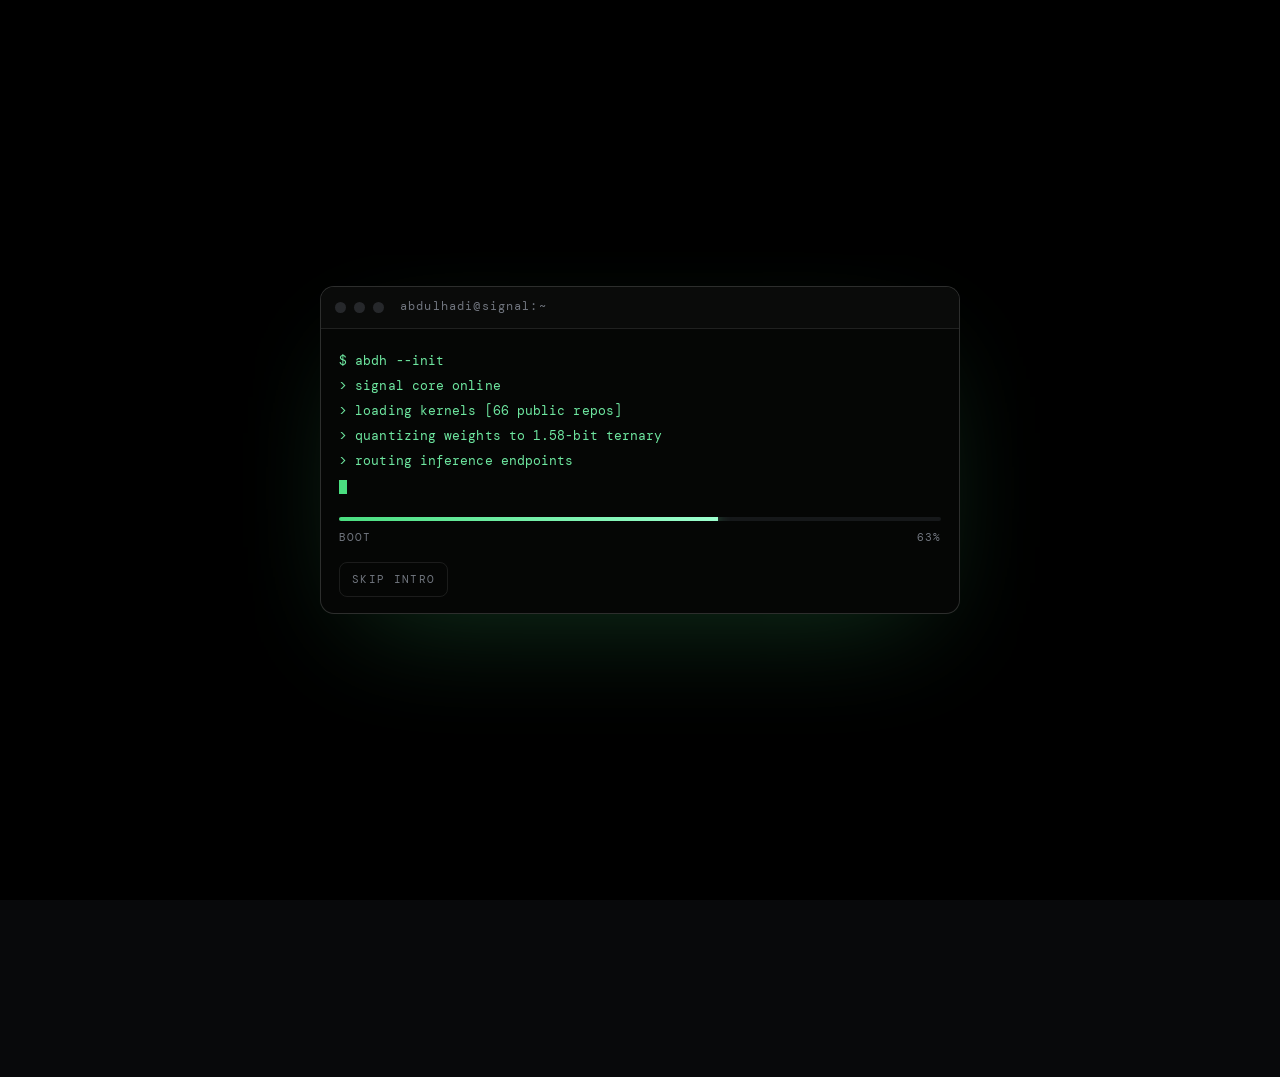
==== commit 58a10e58: "Optimize portfolio for SEO and AEO with JSON-LD, sitemap, robots, and llms.txt" ====
--- a/index.html
+++ b/index.html
@@ -3,8 +3,145 @@
 <head>
 <meta charset="UTF-8">
 <meta name="viewport" content="width=device-width, initial-scale=1.0">
-<title>Abdulhadi: choose a signal</title>
+<title>Abdulhadi | AI Engineer & Founder</title>
 <meta name="description" content="Abdulhadi is an AI engineer and founder. Pick a track: AI/ML, AI automation, founder, fullstack, or forward deployed engineering.">
+<meta name="author" content="Abdulhadi Junaid">
+<meta name="theme-color" content="#08090b">
+<link rel="canonical" href="https://abdulhadi-sodeom.netlify.app/">
+<link rel="icon" type="image/svg+xml" href="favicon.svg">
+
+<!-- Open Graph / Social Sharing -->
+<meta property="og:site_name" content="Abdulhadi">
+<meta property="og:type" content="website">
+<meta property="og:title" content="Abdulhadi | AI Engineer & Founder">
+<meta property="og:description" content="Abdulhadi is an AI engineer and founder. Pick a track: AI/ML, AI automation, founder, fullstack, or forward deployed engineering.">
+<meta property="og:url" content="https://abdulhadi-sodeom.netlify.app/">
+<meta property="og:image" content="https://abdulhadi-sodeom.netlify.app/assets/portrait.png">
+<meta property="og:locale" content="en_US">
+
+<!-- Twitter Cards -->
+<meta name="twitter:card" content="summary">
+<meta name="twitter:title" content="Abdulhadi | AI Engineer & Founder">
+<meta name="twitter:description" content="Abdulhadi is an AI engineer and founder. Pick a track: AI/ML, AI automation, founder, fullstack, or forward deployed engineering.">
+<meta name="twitter:image" content="https://abdulhadi-sodeom.netlify.app/assets/portrait.png">
+
+<!-- AEO & Search Structured Data (JSON-LD) -->
+<script type="application/ld+json">
+{
+  "@context": "https://schema.org",
+  "@graph": [
+    {
+      "@type": "WebSite",
+      "@id": "https://abdulhadi-sodeom.netlify.app/#website",
+      "url": "https://abdulhadi-sodeom.netlify.app/",
+      "name": "Abdulhadi Portfolio",
+      "description": "Multi-track portfolio of Abdulhadi: AI/ML Engineer, AI Automation Engineer, Founder, Fullstack Developer, and Forward Deployed Engineer.",
+      "publisher": { "@id": "https://abdulhadi-sodeom.netlify.app/#person" }
+    },
+    {
+      "@type": "ProfilePage",
+      "@id": "https://abdulhadi-sodeom.netlify.app/#profilepage",
+      "url": "https://abdulhadi-sodeom.netlify.app/",
+      "name": "Abdulhadi - Professional Portfolio",
+      "mainEntity": { "@id": "https://abdulhadi-sodeom.netlify.app/#person" }
+    },
+    {
+      "@type": "Person",
+      "@id": "https://abdulhadi-sodeom.netlify.app/#person",
+      "name": "Abdulhadi Junaid",
+      "alternateName": ["Abdulhadi", "thetrillioniar", "Abdulhadi446"],
+      "url": "https://abdulhadi-sodeom.netlify.app/",
+      "image": "https://abdulhadi-sodeom.netlify.app/assets/portrait.png",
+      "jobTitle": ["AI/ML Engineer", "AI Automation Engineer", "Founder", "Fullstack Developer", "Forward Deployed Engineer"],
+      "homeLocation": {
+        "@type": "Place",
+        "name": "Karachi, Pakistan"
+      },
+      "alumniOf": {
+        "@type": "EducationalOrganization",
+        "name": "Saylani Mass IT Training (SMIT)",
+        "department": "Agentic AI Program"
+      },
+      "email": "mailto:abdulhadijunaidahmedkhan@gmail.com",
+      "sameAs": [
+        "https://github.com/Abdulhadi446",
+        "https://huggingface.co/thetrillioniar",
+        "https://www.linkedin.com/in/abdulhadi-junaid-485795378/",
+        "https://thetrillioniar.me",
+        "https://social.thetrillioniar.me",
+        "https://blogs.thetrillioniar.me",
+        "https://sodeom.com"
+      ],
+      "knowsAbout": [
+        "Artificial Intelligence",
+        "Machine Learning",
+        "Large Language Models",
+        "1.58-bit Ternary Quantization",
+        "BitNet",
+        "Model Distillation",
+        "Model Evaluation",
+        "Autonomous Agents",
+        "Cron Pipelines",
+        "Next.js",
+        "React Three Fiber",
+        "FastAPI",
+        "Docker"
+      ],
+      "hasOfferCatalog": {
+        "@type": "OfferCatalog",
+        "name": "Engineering Tracks",
+        "itemListElement": [
+          {
+            "@type": "Offer",
+            "itemOffered": {
+              "@type": "Service",
+              "name": "AI/ML Engineering",
+              "url": "https://abdulhadi-sodeom.netlify.app/ai-ml-engineer.html",
+              "description": "Quantization (BitNet, ternary), distillation, and model evaluation."
+            }
+          },
+          {
+            "@type": "Offer",
+            "itemOffered": {
+              "@type": "Service",
+              "name": "AI Automation Engineering",
+              "url": "https://abdulhadi-sodeom.netlify.app/ai-automation-engineer.html",
+              "description": "Cron-driven agents, content pipelines, and autonomous growth systems."
+            }
+          },
+          {
+            "@type": "Offer",
+            "itemOffered": {
+              "@type": "Service",
+              "name": "Founder Ventures",
+              "url": "https://abdulhadi-sodeom.netlify.app/founder.html",
+              "description": "Trillionir AI inference platform and Sodeom privacy search engine."
+            }
+          },
+          {
+            "@type": "Offer",
+            "itemOffered": {
+              "@type": "Service",
+              "name": "Fullstack Development",
+              "url": "https://abdulhadi-sodeom.netlify.app/fullstack-developer.html",
+              "description": "Modern web development with Next.js, React, TypeScript, and 3D WebGL."
+            }
+          },
+          {
+            "@type": "Offer",
+            "itemOffered": {
+              "@type": "Service",
+              "name": "Forward Deployed Engineering",
+              "url": "https://abdulhadi-sodeom.netlify.app/forward-deployed-engineer.html",
+              "description": "Drop-in migrations and embedding AI directly into customer production stacks."
+            }
+          }
+        ]
+      }
+    }
+  ]
+}
+</script>
 <script>document.documentElement.classList.add('js');</script>
 <link rel="preconnect" href="https://fonts.googleapis.com">
 <link rel="preconnect" href="https://fonts.gstatic.com" crossorigin>
@@ -32,7 +169,7 @@
       <div class="boot-line" aria-hidden="true"><span class="boot-cursor"></span></div>
       <div class="boot-progress" aria-hidden="true"><span id="bootFill"></span></div>
       <div class="boot-meta"><span>BOOT</span><span id="bootPct">0%</span></div>
-      <button class="boot-skip" id="bootSkip" type="button">Skip intro</button>
+      <button class="boot-skip" id="bootSkip" type="button" onclick="var b=document.getElementById('boot'),g=document.getElementById('gateway');if(b)b.classList.add('done');if(g)g.classList.add('show');">Skip intro</button>
     </div>
   </div>
 </div>
@@ -100,7 +237,7 @@
       <a href="https://thetrillioniar.me" target="_blank" rel="noopener">Website</a>
       <a href="https://github.com/Abdulhadi446" target="_blank" rel="noopener" aria-label="Abdulhadi on GitHub">GitHub</a>
       <a href="https://huggingface.co/thetrillioniar" target="_blank" rel="noopener" aria-label="Abdulhadi on HuggingFace">HuggingFace</a>
-      <a href="mailto:abdulhadijunaidahmedkhan@gmail.com">Email</a>
+      <a href="mailto:abdulhadijunaidahmedkhan@gmail.com" aria-label="Email abdulhadijunaidahmedkhan@gmail.com">Email</a>
     </div>
   </footer>
 </main>
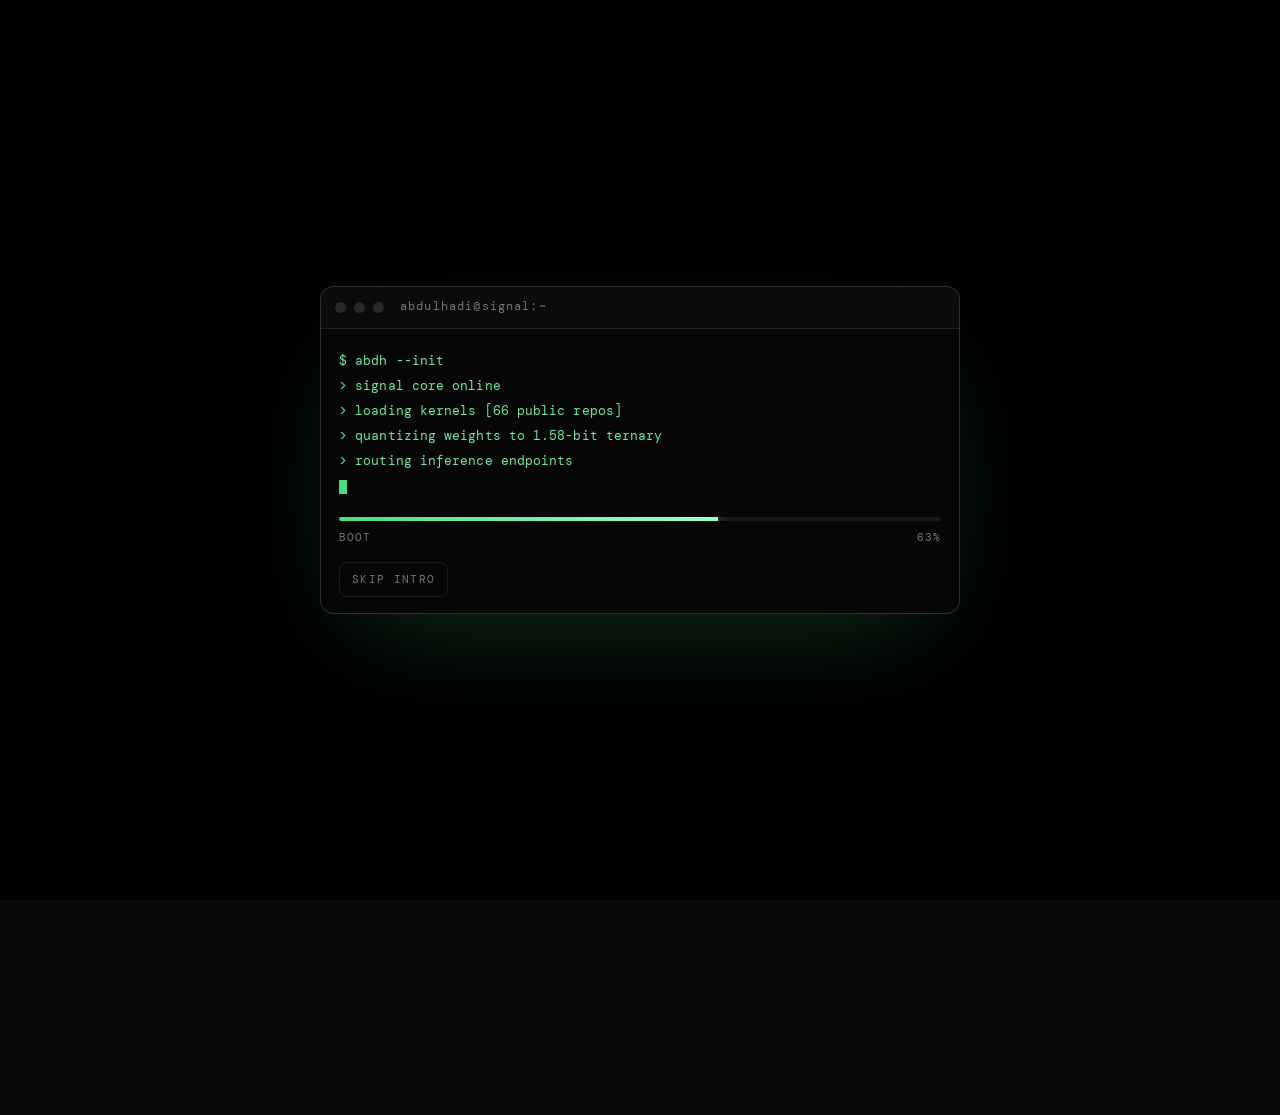
==== commit 13687c49: "Update portfolio certificate and fullstack track Co-authored-by: Copilot <223556219+Copilot@users.no" ====
--- a/index.html
+++ b/index.html
@@ -3,8 +3,8 @@
 <head>
 <meta charset="UTF-8">
 <meta name="viewport" content="width=device-width, initial-scale=1.0">
-<title>Abdulhadi | AI Engineer & Founder</title>
-<meta name="description" content="Abdulhadi is an AI engineer and founder. Pick a track: AI/ML, AI automation, founder, fullstack, or forward deployed engineering.">
+<title>Abdulhadi | AI Engineer &amp; Founder</title>
+<meta name="description" content="Abdulhadi is an AI engineer in Karachi and the founder of Trillionir AI and Sodeom. Explore five tracks: AI/ML, AI automation, founder, fullstack, and forward deployed engineering.">
 <meta name="author" content="Abdulhadi Junaid">
 <meta name="theme-color" content="#08090b">
 <link rel="canonical" href="https://abdulhadi-sodeom.netlify.app/">
@@ -181,6 +181,7 @@
       <p class="brand">Abdul<b>Hadi</b> · Karachi, Pakistan</p>
       <h1>Pick a <em>signal.</em></h1>
       <p class="gw-sub">Five ways I work. One engineer. Same machine underneath.</p>
+      <p class="gw-quote">“Be 10% of Abdulhadi and you will get certified.” <span> A line from <a href="https://www.linkedin.com/in/talal--ahmed/" target="_blank" rel="noopener">Talal Ahmed</a>.</span></p>
     </header>
 
     <nav class="roles" aria-label="Choose a portfolio track">
--- a/styles/base.css
+++ b/styles/base.css
@@ -92,6 +92,21 @@
 }
 
 .wrap { width: 100%; max-width: var(--maxw); margin-inline: auto; padding-inline: clamp(20px, 5vw, 40px); }
+
+.certificate-link {
+  display: block;
+  width: min(100%, 520px);
+  margin-top: 18px;
+  border: 1px solid var(--line-strong);
+  border-radius: var(--r-md);
+  overflow: hidden;
+  transition: border-color .2s, transform .2s;
+}
+.certificate-link:hover { border-color: var(--accent); transform: translateY(-2px); }
+.certificate-link img { width: 100%; height: auto; }
+.certificate-quote { margin-top: 14px; color: var(--text-2); font-size: .92rem; font-style: italic; }
+.certificate-quote span { font-style: normal; }
+.certificate-quote a { color: var(--accent); text-decoration: underline; text-underline-offset: 3px; }
 
 .eyebrow {
   font-family: var(--mono);
--- a/styles/gateway.css
+++ b/styles/gateway.css
@@ -98,6 +98,18 @@
 .gw-sub {
   color: var(--text-2); max-width: 44ch; margin-top: 14px; font-size: 1.05rem;
 }
+.gw-quote {
+  margin-top: 16px;
+  color: var(--text-3);
+  font-size: .86rem;
+  font-style: italic;
+}
+.gw-quote span { font-style: normal; }
+.gw-quote a {
+  color: var(--accent);
+  text-decoration: underline;
+  text-underline-offset: 3px;
+}
 
 .roles { display: grid; gap: 14px; }
 .role-btn {
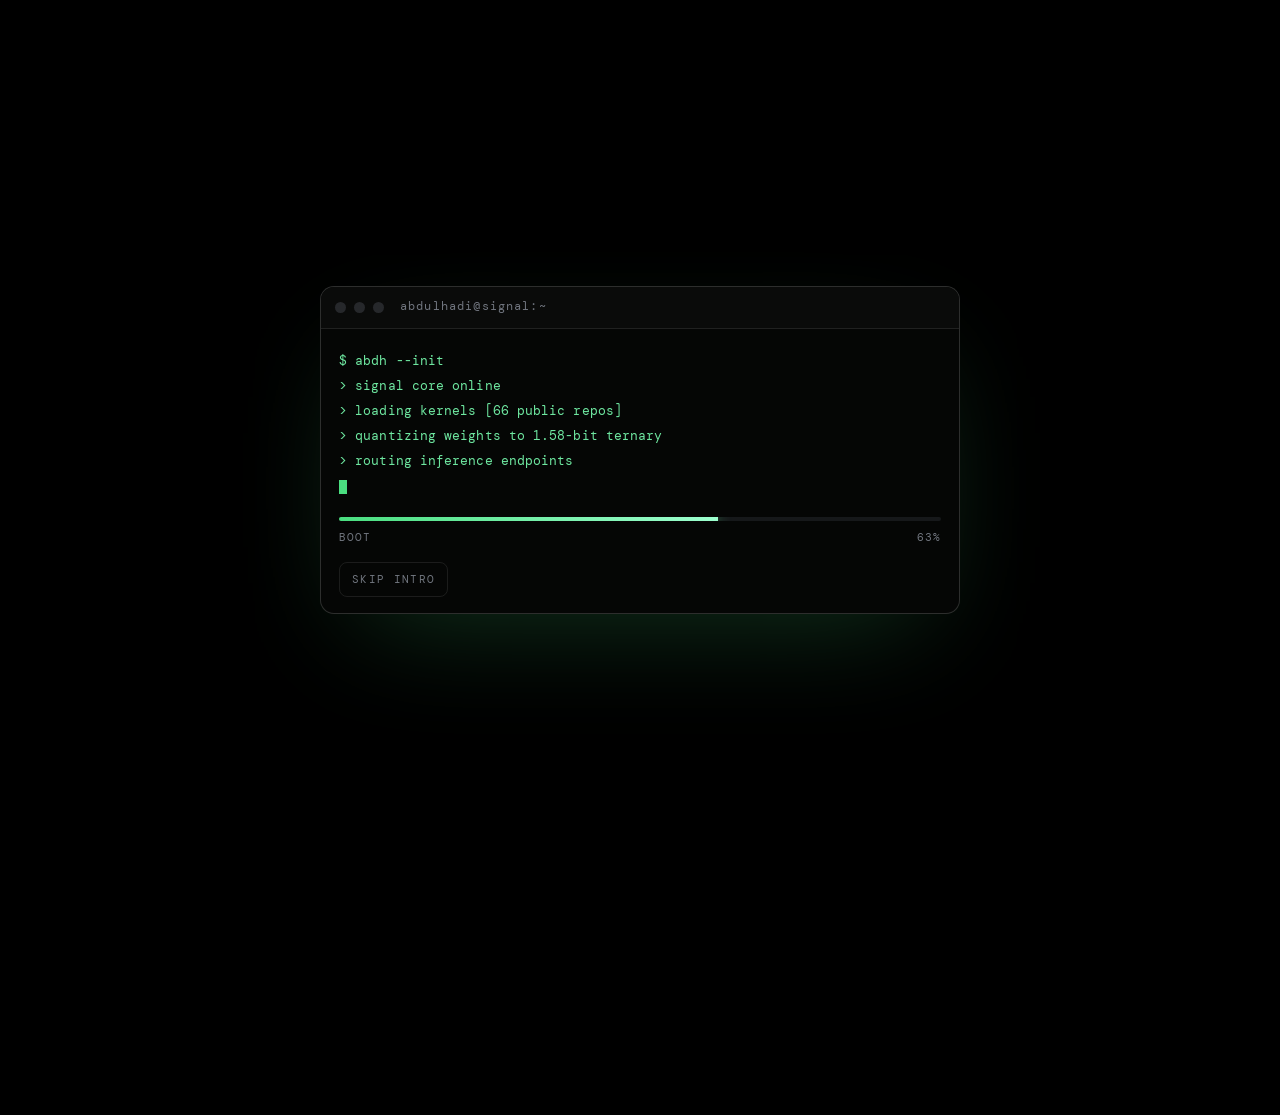
==== commit fd294908: "Add a subtle motion layer: drifting field, cursor lens, magnetic CTAs" ====
--- a/index.html
+++ b/index.html
@@ -244,5 +244,6 @@
 </main>
 
 <script src="script.js"></script>
+<script src="effects.js"></script>
 </body>
 </html>
--- a/styles/base.css
+++ b/styles/base.css
@@ -15,7 +15,10 @@
 /* ---- reset ---- */
 *, *::before, *::after { box-sizing: border-box; }
 * { margin: 0; }
-html { -webkit-text-size-adjust: 100%; scroll-behavior: smooth; }
+/* canvas color lives on <html>, not <body>, so effects.js can paint its
+   field behind the content (a negative z-index child of an opaque body
+   would be invisible). */
+html { -webkit-text-size-adjust: 100%; scroll-behavior: smooth; background: var(--bg); }
 img, picture, svg, video { display: block; max-width: 100%; }
 input, button, textarea, select { font: inherit; color: inherit; }
 button { cursor: pointer; background: none; border: none; }
@@ -64,7 +67,7 @@
 
 /* ---- base ---- */
 body {
-  background: var(--bg);
+  background: transparent;
   color: var(--text);
   font-family: var(--sans);
   font-size: 1.0625rem;
@@ -93,6 +96,14 @@
 
 .wrap { width: 100%; max-width: var(--maxw); margin-inline: auto; padding-inline: clamp(20px, 5vw, 40px); }
 
+/* motion layer canvases (effects.js). Pointer-transparent, never interactive:
+   the field sits behind content, the lens above it but below the boot,
+   keyboard overlay and skip link. */
+.fx-field, .fx-cursor { position: fixed; inset: 0; width: 100vw; height: 100vh; pointer-events: none; }
+.fx-field { z-index: -1; }
+.fx-cursor { z-index: 55; mix-blend-mode: difference; }
+@media (pointer: coarse) { .fx-cursor { display: none; } }
+
 .certificate-link {
   display: block;
   width: min(100%, 520px);
@@ -122,6 +133,10 @@
 
 h1, h2, h3 { line-height: 1.05; letter-spacing: -.02em; font-weight: 600; }
 .cond { font-weight: 300; color: var(--text-2); }
+
+/* skill chips that link out to the tool's own site */
+a.chip { transition: color .2s, border-color .2s; }
+a.chip:hover { color: var(--text); border-color: var(--line-strong); }
 
 /* ============================================================
    NAV — floating Liquid Glass (the only glass)
@@ -238,6 +253,7 @@
 @media (prefers-reduced-motion: reduce) {
   *, *::before, *::after { animation-duration: .001ms !important; animation-iteration-count: 1 !important; transition-duration: .001ms !important; scroll-behavior: auto !important; }
   .js .reveal { opacity: 1 !important; transform: none !important; }
+  .fx-field, .fx-cursor { display: none !important; }
 }
 
 /* ---- skip link (keyboard first) ---- */
--- a/styles/gateway.css
+++ b/styles/gateway.css
@@ -1,6 +1,9 @@
 /* ============================================================
    styles/gateway.css  —  index.html only (boot + track picker)
    ============================================================ */
+
+/* pure black lives on <html> so the effects field shows through the gateway */
+html { background: #000; }
 
 /* ============================================================
    BOOT / TERMINAL LOADER  (index only)
@@ -77,7 +80,7 @@
    ============================================================ */
 .gateway {
   min-height: 100vh;
-  background: #000;
+  background: transparent;
   display: flex; flex-direction: column;
   padding: clamp(28px, 6vh, 56px) clamp(20px, 5vw, 40px);
 }
